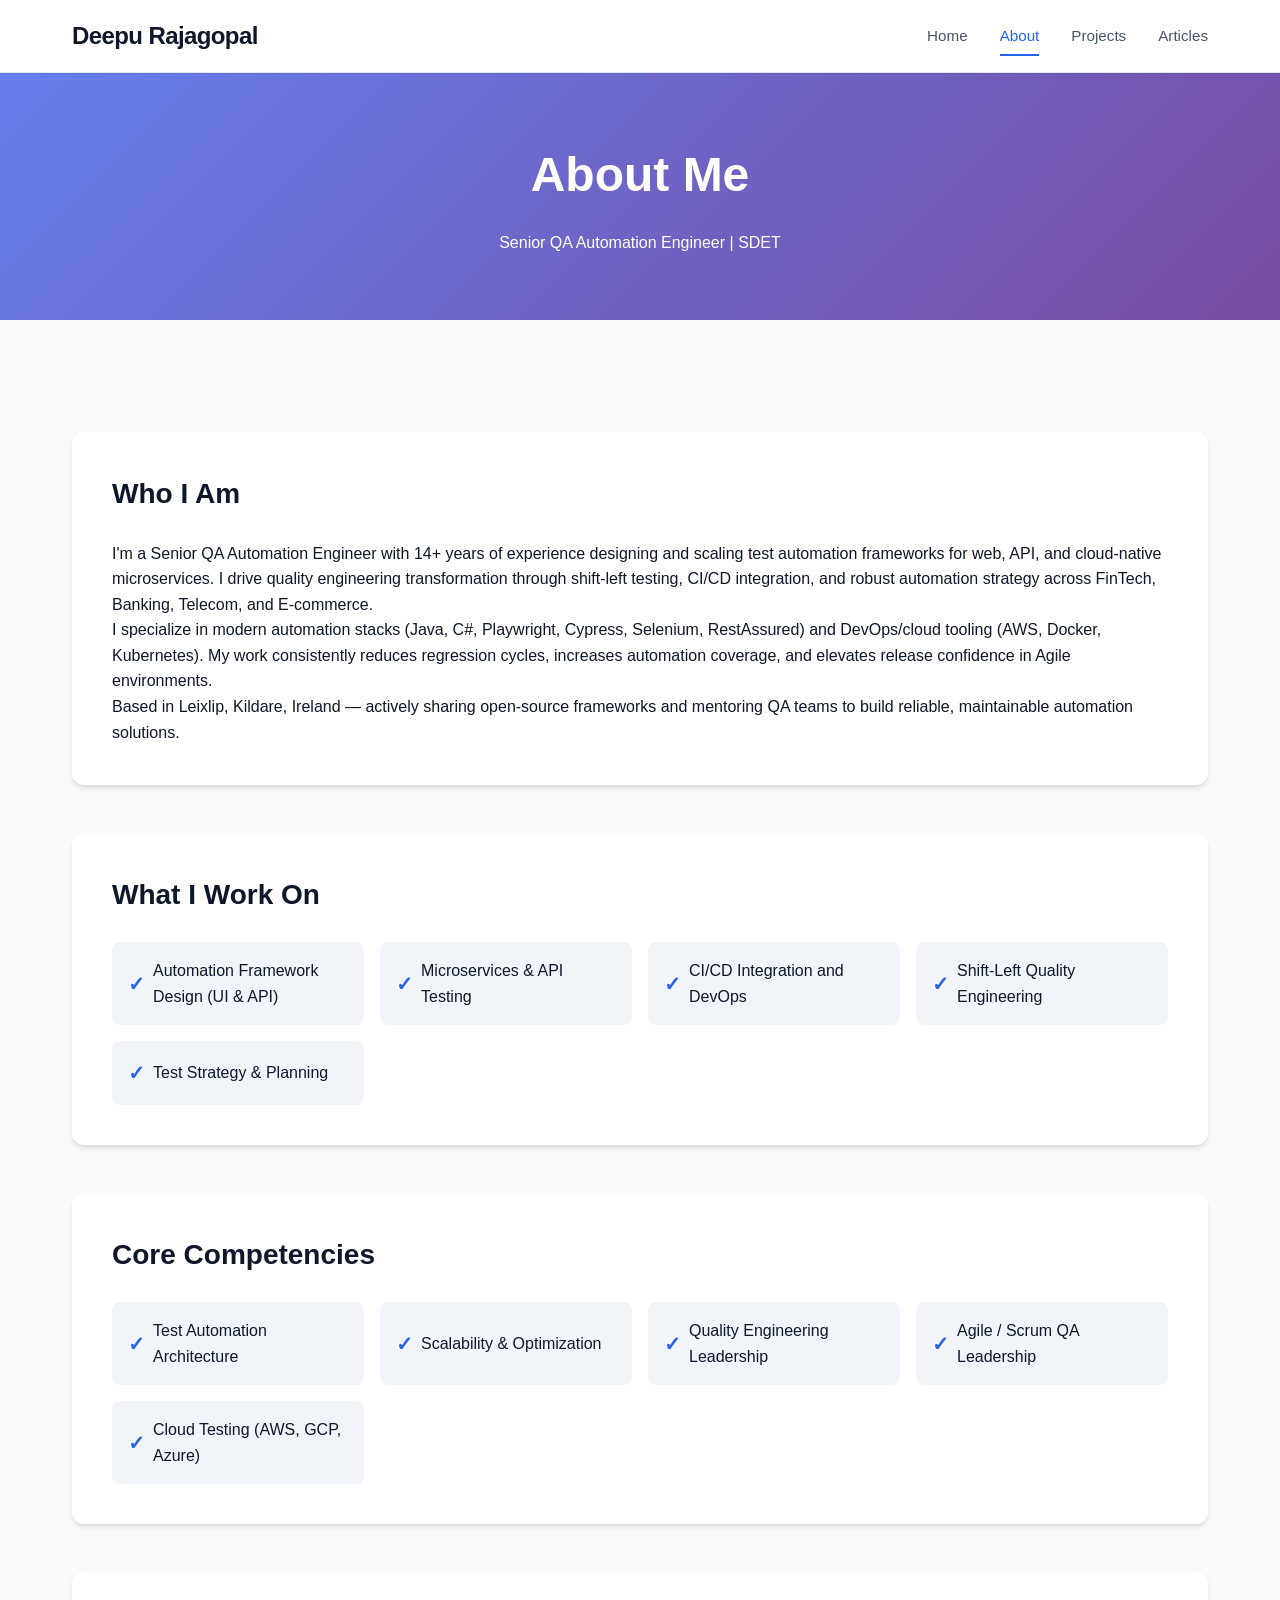
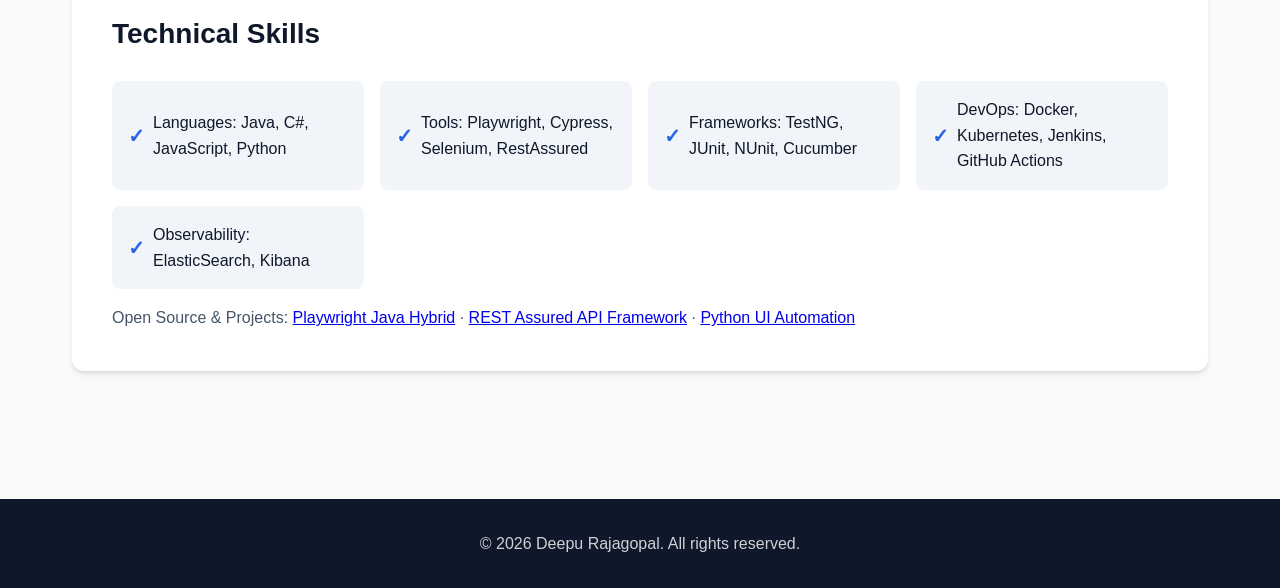
==== about.html @ 799c2af1 "Initial commit: Professional portfolio website with modern design" ====
<!DOCTYPE html>
<html lang="en">
<head>
    <meta charset="UTF-8">
    <meta name="viewport" content="width=device-width, initial-scale=1.0">
    <title>About - Deepu Rajagopal</title>
    <link rel="stylesheet" href="style.css">
</head>

<body>
    <!-- Navigation -->
    <header>
        <div class="nav-container">
            <h1><a href="index.html">Deepu Rajagopal</a></h1>
            <nav>
                <a href="index.html">Home</a>
                <a href="about.html" class="active">About</a>
                <a href="projects.html">Projects</a>
                <a href="articles.html">Articles</a>
            </nav>
        </div>
    </header>

    <!-- About Hero -->
    <section class="about-hero">
        <h2>About Me</h2>
        <p>Senior QA Automation Engineer | SDET</p>
    </section>

    <!-- About Content -->
    <div class="container">
        <div class="about-content">
            <div class="about-section">
                <h3>Who I Am</h3>
                <p>
                    I'm a Senior QA Automation Engineer with 14+ years of experience designing and scaling
                    test automation frameworks for web, API, and cloud-native microservices. I drive quality
                    engineering transformation through shift-left testing, CI/CD integration, and robust
                    automation strategy across FinTech, Banking, Telecom, and E-commerce.
                </p>
                <p>
                    I specialize in modern automation stacks (Java, C#, Playwright, Cypress, Selenium,
                    RestAssured) and DevOps/cloud tooling (AWS, Docker, Kubernetes). My work consistently
                    reduces regression cycles, increases automation coverage, and elevates release confidence
                    in Agile environments.
                </p>
                <p>
                    Based in Leixlip, Kildare, Ireland — actively sharing open-source frameworks and mentoring
                    QA teams to build reliable, maintainable automation solutions.
                </p>
            </div>

            <div class="about-section">
                <h3>What I Work On</h3>
                <ul class="skills-list">
                    <li>Automation Framework Design (UI & API)</li>
                    <li>Microservices & API Testing</li>
                    <li>CI/CD Integration and DevOps</li>
                    <li>Shift-Left Quality Engineering</li>
                    <li>Test Strategy & Planning</li>
                </ul>
            </div>

            <div class="about-section">
                <h3>Core Competencies</h3>
                <ul class="skills-list">
                    <li>Test Automation Architecture</li>
                    <li>Scalability & Optimization</li>
                    <li>Quality Engineering Leadership</li>
                    <li>Agile / Scrum QA Leadership</li>
                    <li>Cloud Testing (AWS, GCP, Azure)</li>
                </ul>
            </div>

            <div class="about-section">
                <h3>Technical Skills</h3>
                <ul class="skills-list">
                    <li>Languages: Java, C#, JavaScript, Python</li>
                    <li>Tools: Playwright, Cypress, Selenium, RestAssured</li>
                    <li>Frameworks: TestNG, JUnit, NUnit, Cucumber</li>
                    <li>DevOps: Docker, Kubernetes, Jenkins, GitHub Actions</li>
                    <li>Observability: ElasticSearch, Kibana</li>
                </ul>
                <p style="margin-top:1rem; color: var(--text-secondary);">
                    Open Source & Projects:
                    <a href="https://github.com/officialdeepurajagopal/PlayWrightJavaHybridFramework" target="_blank">Playwright Java Hybrid</a> ·
                    <a href="https://github.com/officialdeepurajagopal/APIFrameworkRESTAssured" target="_blank">REST Assured API Framework</a> ·
                    <a href="https://github.com/officialdeepurajagopal/PythonVibiumUIAutomationDemo" target="_blank">Python UI Automation</a>
                </p>
            </div>
        </div>
    </div>

    <!-- Footer -->
    <footer>
        <p>© 2026 Deepu Rajagopal. All rights reserved.</p>
    </footer>
</body>
</html>
---- style.css ----
/* ===================================
   RESET & VARIABLES
   =================================== */
:root {
    --primary-color: #2563eb;
    --primary-dark: #1e40af;
    --secondary-color: #64748b;
    --accent-color: #0ea5e9;
    --text-primary: #0f172a;
    --text-secondary: #475569;
    --text-muted: #94a3b8;
    --bg-primary: #ffffff;
    --bg-secondary: #f8fafc;
    --bg-tertiary: #f1f5f9;
    --border-color: #e2e8f0;
    --shadow-sm: 0 1px 2px 0 rgba(0, 0, 0, 0.05);
    --shadow-md: 0 4px 6px -1px rgba(0, 0, 0, 0.1), 0 2px 4px -1px rgba(0, 0, 0, 0.06);
    --shadow-lg: 0 10px 15px -3px rgba(0, 0, 0, 0.1), 0 4px 6px -2px rgba(0, 0, 0, 0.05);
    --shadow-xl: 0 20px 25px -5px rgba(0, 0, 0, 0.1), 0 10px 10px -5px rgba(0, 0, 0, 0.04);
    --radius-sm: 6px;
    --radius-md: 8px;
    --radius-lg: 12px;
    --transition: all 0.3s cubic-bezier(0.4, 0, 0.2, 1);
}

* {
    margin: 0;
    padding: 0;
    box-sizing: border-box;
}

html {
    scroll-behavior: smooth;
}

body {
    font-family: -apple-system, BlinkMacSystemFont, 'Segoe UI', 'Roboto', 'Oxygen', 'Ubuntu', 'Cantarell', 'Fira Sans', 'Droid Sans', 'Helvetica Neue', sans-serif;
    -webkit-font-smoothing: antialiased;
    -moz-osx-font-smoothing: grayscale;
    margin: 0;
    padding: 0;
    background-color: var(--bg-secondary);
    color: var(--text-primary);
    line-height: 1.6;
    font-size: 16px;
}

/* ===================================
   NAVIGATION BAR
   =================================== */
header {
    background-color: var(--bg-primary);
    box-shadow: var(--shadow-sm);
    position: sticky;
    top: 0;
    z-index: 1000;
    border-bottom: 1px solid var(--border-color);
}

.nav-container {
    max-width: 1200px;
    margin: 0 auto;
    padding: 1rem 2rem;
    display: flex;
    justify-content: space-between;
    align-items: center;
}

header h1 {
    font-size: 1.5rem;
    font-weight: 700;
    color: var(--text-primary);
    letter-spacing: -0.025em;
}

header h1 a {
    color: var(--text-primary);
    text-decoration: none;
    transition: var(--transition);
}

header h1 a:hover {
    color: var(--primary-color);
}

nav {
    display: flex;
    gap: 2rem;
    align-items: center;
}

nav a {
    color: var(--text-secondary);
    text-decoration: none;
    font-weight: 500;
    font-size: 0.95rem;
    position: relative;
    transition: var(--transition);
    padding: 0.5rem 0;
}

nav a:hover {
    color: var(--primary-color);
}

nav a.active {
    color: var(--primary-color);
}

nav a::after {
    content: '';
    position: absolute;
    bottom: 0;
    left: 0;
    width: 0;
    height: 2px;
    background-color: var(--primary-color);
    transition: width 0.3s ease;
}

nav a:hover::after,
nav a.active::after {
    width: 100%;
}

/* ===================================
   HERO SECTION
   =================================== */
.hero {
    background: linear-gradient(135deg, #667eea 0%, #764ba2 100%);
    color: white;
    padding: 6rem 2rem;
    text-align: center;
    position: relative;
    overflow: hidden;
}

.hero::before {
    content: '';
    position: absolute;
    top: 0;
    left: 0;
    right: 0;
    bottom: 0;
    background: url('data:image/svg+xml,<svg width="100" height="100" xmlns="http://www.w3.org/2000/svg"><rect width="100" height="100" fill="none"/><circle cx="50" cy="50" r="1" fill="rgba(255,255,255,0.1)"/></svg>');
    opacity: 0.4;
}

.hero-content {
    max-width: 800px;
    margin: 0 auto;
    position: relative;
    z-index: 1;
}

.hero h1 {
    font-size: 3.5rem;
    font-weight: 800;
    margin-bottom: 1rem;
    letter-spacing: -0.025em;
    line-height: 1.2;
}

.hero p {
    font-size: 1.25rem;
    margin-bottom: 2rem;
    opacity: 0.95;
    line-height: 1.7;
}

.hero-buttons {
    display: flex;
    gap: 1rem;
    justify-content: center;
    flex-wrap: wrap;
}

.btn {
    padding: 0.875rem 2rem;
    border-radius: var(--radius-md);
    font-weight: 600;
    text-decoration: none;
    transition: var(--transition);
    cursor: pointer;
    border: none;
    font-size: 1rem;
    display: inline-block;
}

.btn-primary {
    background-color: white;
    color: var(--primary-color);
}

.btn-primary:hover {
    transform: translateY(-2px);
    box-shadow: var(--shadow-lg);
}

.btn-secondary {
    background-color: transparent;
    color: white;
    border: 2px solid white;
}

.btn-secondary:hover {
    background-color: white;
    color: var(--primary-color);
}

/* ===================================
   CONTAINER & LAYOUT
   =================================== */
.container {
    max-width: 1200px;
    margin: 0 auto;
    padding: 4rem 2rem;
}

.section {
    margin-bottom: 4rem;
}

.section-title {
    font-size: 2.5rem;
    font-weight: 700;
    margin-bottom: 1rem;
    color: var(--text-primary);
    letter-spacing: -0.025em;
}

.section-subtitle {
    font-size: 1.125rem;
    color: var(--text-secondary);
    margin-bottom: 3rem;
    line-height: 1.7;
}

/* ===================================
   CARD COMPONENTS
   =================================== */
.cards-grid {
    display: grid;
    grid-template-columns: repeat(auto-fill, minmax(320px, 1fr));
    gap: 2rem;
}

.card {
    background: var(--bg-primary);
    padding: 2rem;
    border-radius: var(--radius-lg);
    box-shadow: var(--shadow-md);
    transition: var(--transition);
    border: 1px solid var(--border-color);
    position: relative;
    overflow: hidden;
}

.card::before {
    content: '';
    position: absolute;
    top: 0;
    left: 0;
    width: 100%;
    height: 4px;
    background: linear-gradient(90deg, var(--primary-color), var(--accent-color));
    transform: scaleX(0);
    transform-origin: left;
    transition: transform 0.3s ease;
}

.card:hover::before {
    transform: scaleX(1);
}

.card:hover {
    transform: translateY(-4px);
    box-shadow: var(--shadow-xl);
}

.card h3 {
    font-size: 1.5rem;
    font-weight: 700;
    margin-bottom: 0.75rem;
    color: var(--text-primary);
}

.card h3 a {
    color: var(--text-primary);
    text-decoration: none;
    transition: var(--transition);
}

.card h3 a:hover {
    color: var(--primary-color);
}

.card p {
    color: var(--text-secondary);
    line-height: 1.7;
    margin-bottom: 1rem;
}

.card-meta {
    display: flex;
    gap: 1rem;
    font-size: 0.875rem;
    color: var(--text-muted);
    margin-bottom: 1rem;
}

.card-tag {
    display: inline-block;
    padding: 0.375rem 0.875rem;
    background-color: var(--bg-tertiary);
    color: var(--primary-color);
    border-radius: var(--radius-sm);
    font-size: 0.875rem;
    font-weight: 600;
    margin-right: 0.5rem;
    margin-bottom: 0.5rem;
}

/* ===================================
   ABOUT PAGE STYLES
   =================================== */
.about-hero {
    background: linear-gradient(135deg, #667eea 0%, #764ba2 100%);
    color: white;
    padding: 4rem 2rem;
    text-align: center;
}

.about-hero h2 {
    font-size: 3rem;
    font-weight: 800;
    margin-bottom: 1rem;
}

.about-content {
    display: grid;
    grid-template-columns: 1fr;
    gap: 3rem;
    margin-top: 3rem;
}

.about-section {
    background: var(--bg-primary);
    padding: 2.5rem;
    border-radius: var(--radius-lg);
    box-shadow: var(--shadow-md);
}

.about-section h3 {
    font-size: 1.75rem;
    margin-bottom: 1.5rem;
    color: var(--text-primary);
}

.skills-list {
    list-style: none;
    display: grid;
    grid-template-columns: repeat(auto-fit, minmax(200px, 1fr));
    gap: 1rem;
}

.skills-list li {
    padding: 1rem;
    background-color: var(--bg-tertiary);
    border-radius: var(--radius-md);
    font-weight: 500;
    color: var(--text-primary);
    display: flex;
    align-items: center;
    gap: 0.5rem;
}

.skills-list li::before {
    content: '✓';
    color: var(--primary-color);
    font-weight: 700;
    font-size: 1.25rem;
}

/* ===================================
   ARTICLE STYLES
   =================================== */
.article-header {
    max-width: 800px;
    margin: 0 auto 3rem;
    text-align: center;
}

.article-title {
    font-size: 2.5rem;
    font-weight: 800;
    margin-bottom: 1rem;
    line-height: 1.2;
}

.article-content {
    max-width: 800px;
    margin: 0 auto;
    background: var(--bg-primary);
    padding: 3rem;
    border-radius: var(--radius-lg);
    box-shadow: var(--shadow-md);
}

.article-content p {
    margin-bottom: 1.5rem;
    line-height: 1.8;
    color: var(--text-secondary);
    font-size: 1.0625rem;
}

.article-content h2 {
    margin-top: 2.5rem;
    margin-bottom: 1rem;
    font-size: 1.875rem;
    color: var(--text-primary);
}

.article-content h3 {
    margin-top: 2rem;
    margin-bottom: 1rem;
    font-size: 1.5rem;
    color: var(--text-primary);
}

.article-content ul,
.article-content ol {
    margin-bottom: 1.5rem;
    padding-left: 2rem;
}

.article-content li {
    margin-bottom: 0.5rem;
    line-height: 1.8;
    color: var(--text-secondary);
}

.article-content code {
    background-color: var(--bg-tertiary);
    padding: 0.25rem 0.5rem;
    border-radius: var(--radius-sm);
    font-family: 'Monaco', 'Courier New', monospace;
    font-size: 0.9em;
    color: var(--primary-dark);
}

.article-content pre {
    background-color: var(--text-primary);
    color: #fff;
    padding: 1.5rem;
    border-radius: var(--radius-md);
    overflow-x: auto;
    margin-bottom: 1.5rem;
}

.article-content pre code {
    background: none;
    padding: 0;
    color: inherit;
}

.back-link {
    display: inline-flex;
    align-items: center;
    gap: 0.5rem;
    color: var(--primary-color);
    text-decoration: none;
    font-weight: 600;
    margin-bottom: 2rem;
    transition: var(--transition);
}

.back-link:hover {
    gap: 0.75rem;
    color: var(--primary-dark);
}

.back-link::before {
    content: '←';
    font-size: 1.25rem;
}

/* ===================================
   FOOTER
   =================================== */
footer {
    background-color: var(--text-primary);
    color: white;
    text-align: center;
    padding: 2rem;
    margin-top: 4rem;
}

footer p {
    opacity: 0.8;
}

/* ===================================
   RESPONSIVE DESIGN
   =================================== */
@media (max-width: 768px) {
    .nav-container {
        flex-direction: column;
        gap: 1rem;
        padding: 1rem;
    }

    nav {
        gap: 1rem;
    }

    .hero h1 {
        font-size: 2.5rem;
    }

    .hero p {
        font-size: 1.125rem;
    }

    .hero {
        padding: 4rem 1.5rem;
    }

    .container {
        padding: 2rem 1.5rem;
    }

    .section-title {
        font-size: 2rem;
    }

    .cards-grid {
        grid-template-columns: 1fr;
        gap: 1.5rem;
    }

    .article-content {
        padding: 2rem 1.5rem;
    }

    .article-title {
        font-size: 2rem;
    }
}

@media (max-width: 480px) {
    .hero h1 {
        font-size: 2rem;
    }

    .hero-buttons {
        flex-direction: column;
        width: 100%;
    }

    .btn {
        width: 100%;
    }

    nav {
        flex-wrap: wrap;
        justify-content: center;
    }
}
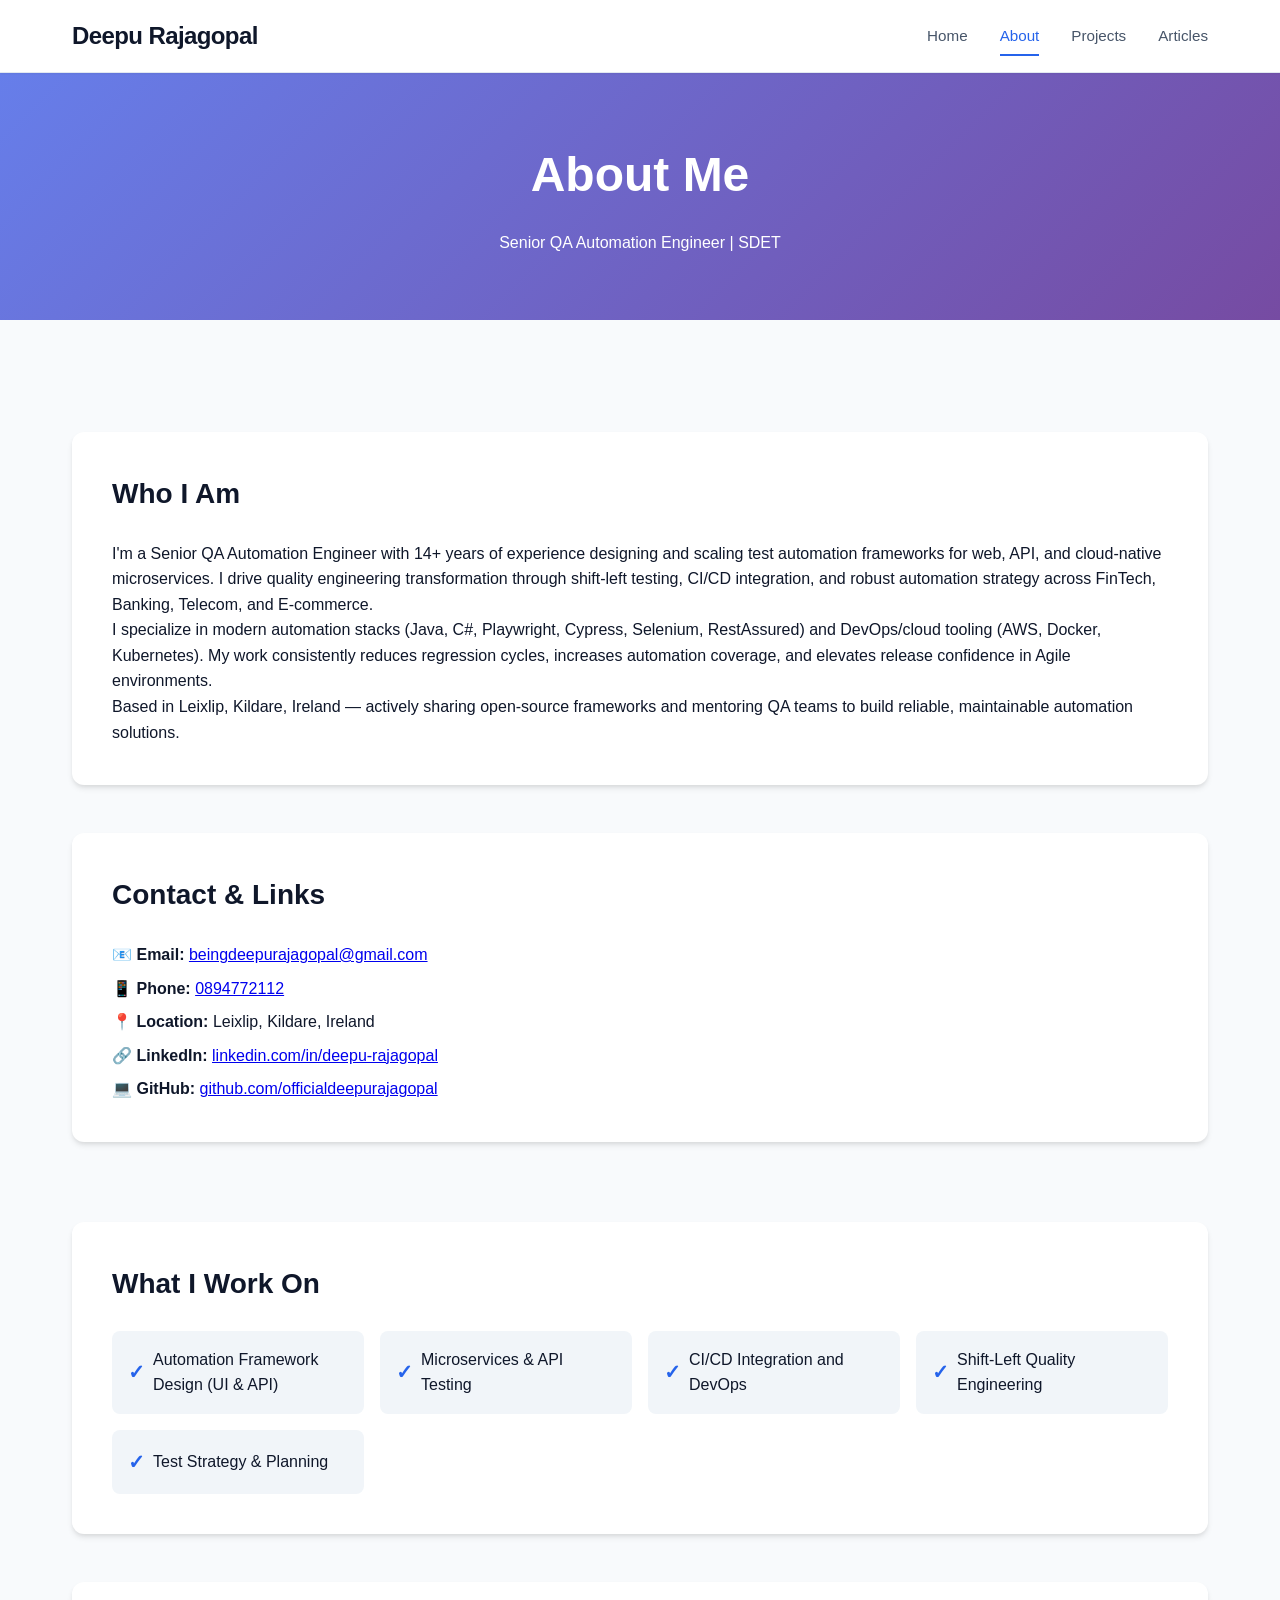
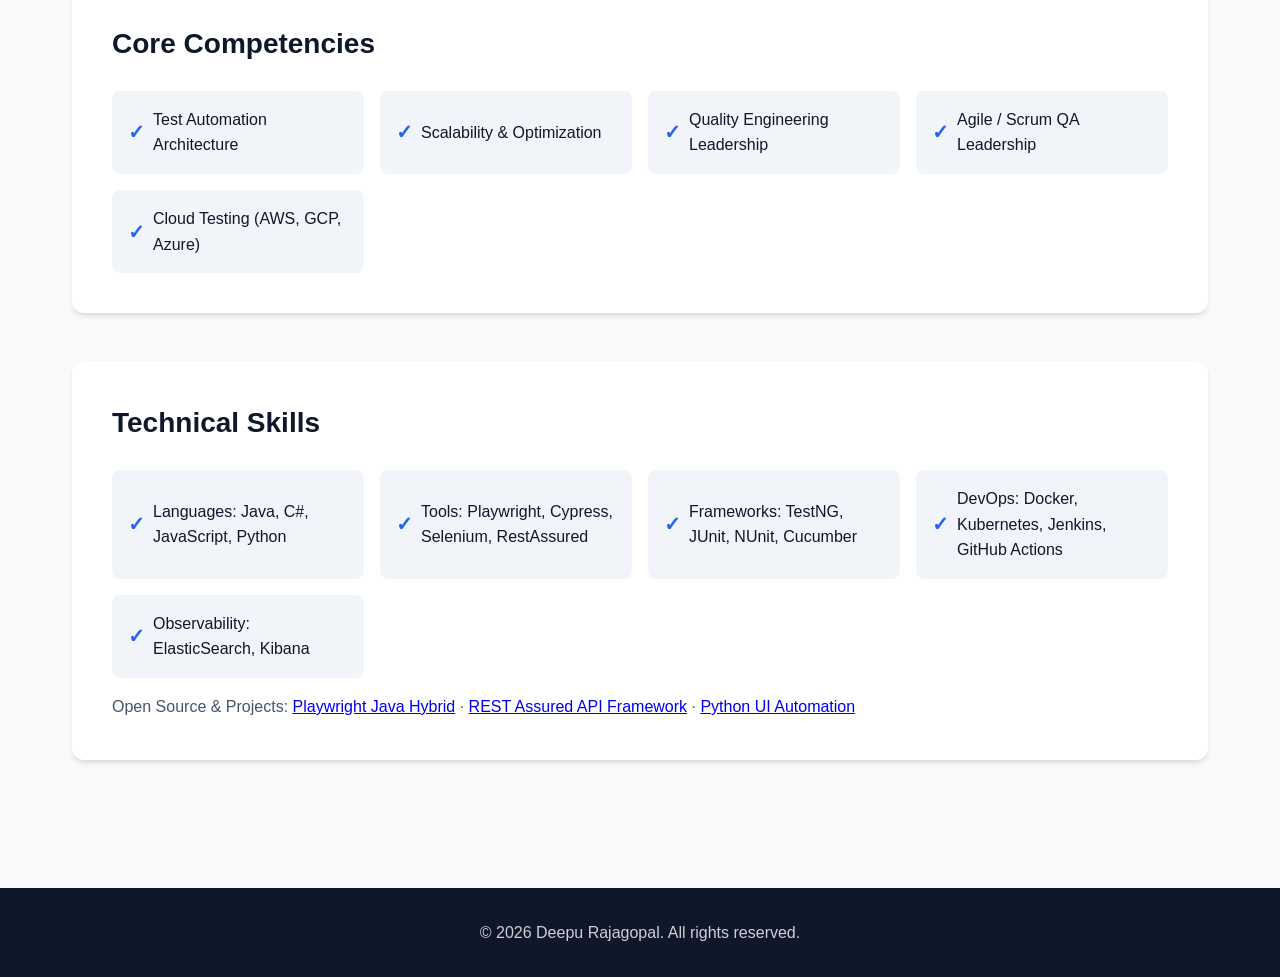
==== commit a4e875a2: "Redesign portfolio with modern dark theme - Updated color scheme to dark indigo/purple palette - Add" ====
--- a/about.html
+++ b/about.html
@@ -50,6 +50,17 @@
                 </p>
             </div>
 
+            <div class="about-section contact-section" style="margin-bottom:2rem;">
+                <h3>Contact & Links</h3>
+                <ul class="contact-list" style="list-style:none; padding:0;">
+                    <li style="margin-bottom:0.5em;"><span aria-label="Email" title="Email">📧</span> <strong>Email:</strong> <a href="mailto:beingdeepurajagopal@gmail.com">beingdeepurajagopal@gmail.com</a></li>
+                    <li style="margin-bottom:0.5em;"><span aria-label="Phone" title="Phone">📱</span> <strong>Phone:</strong> <a href="tel:+353894772112">0894772112</a></li>
+                    <li style="margin-bottom:0.5em;"><span aria-label="Location" title="Location">📍</span> <strong>Location:</strong> Leixlip, Kildare, Ireland</li>
+                    <li style="margin-bottom:0.5em;"><span aria-label="LinkedIn" title="LinkedIn">🔗</span> <strong>LinkedIn:</strong> <a href="https://www.linkedin.com/in/deepu-rajagopal/" target="_blank" rel="noopener">linkedin.com/in/deepu-rajagopal</a></li>
+                    <li><span aria-label="GitHub" title="GitHub">💻</span> <strong>GitHub:</strong> <a href="https://github.com/officialdeepurajagopal" target="_blank" rel="noopener">github.com/officialdeepurajagopal</a></li>
+                </ul>
+            </div>
+
             <div class="about-section">
                 <h3>What I Work On</h3>
                 <ul class="skills-list">
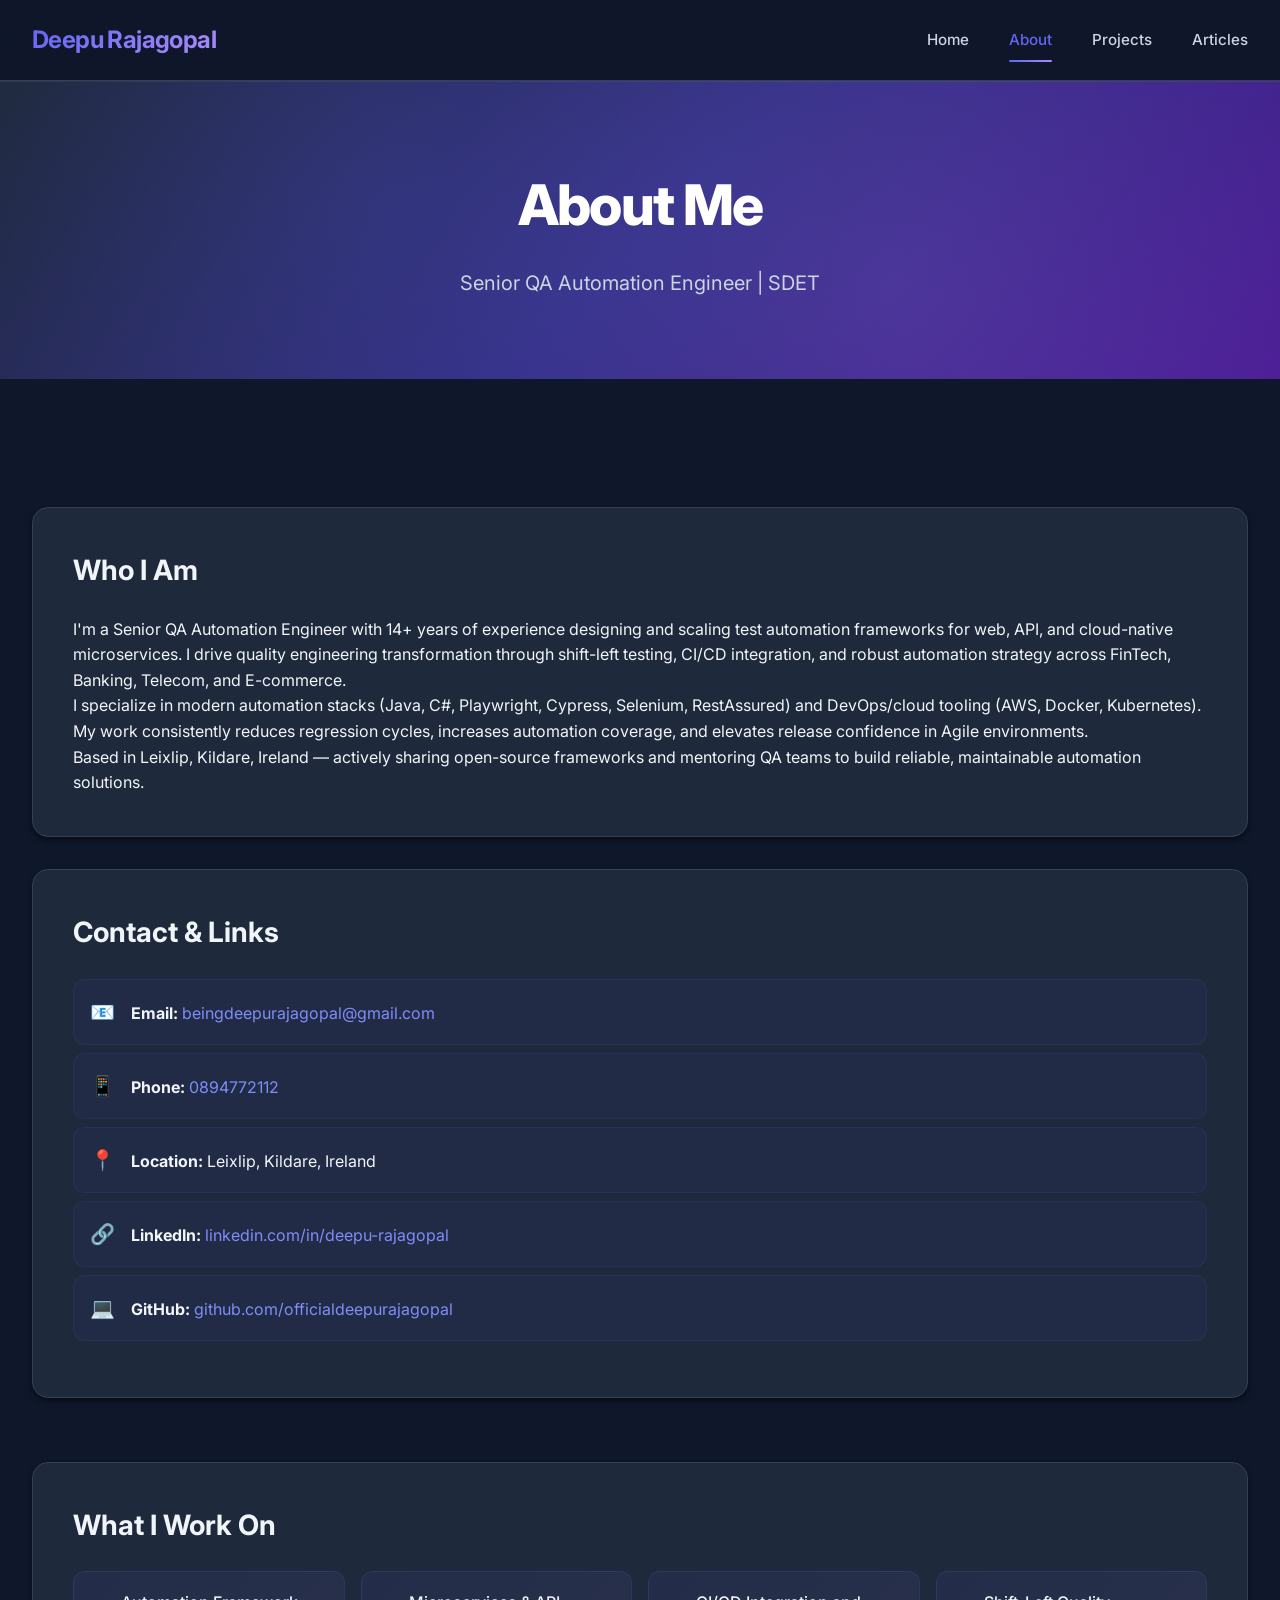
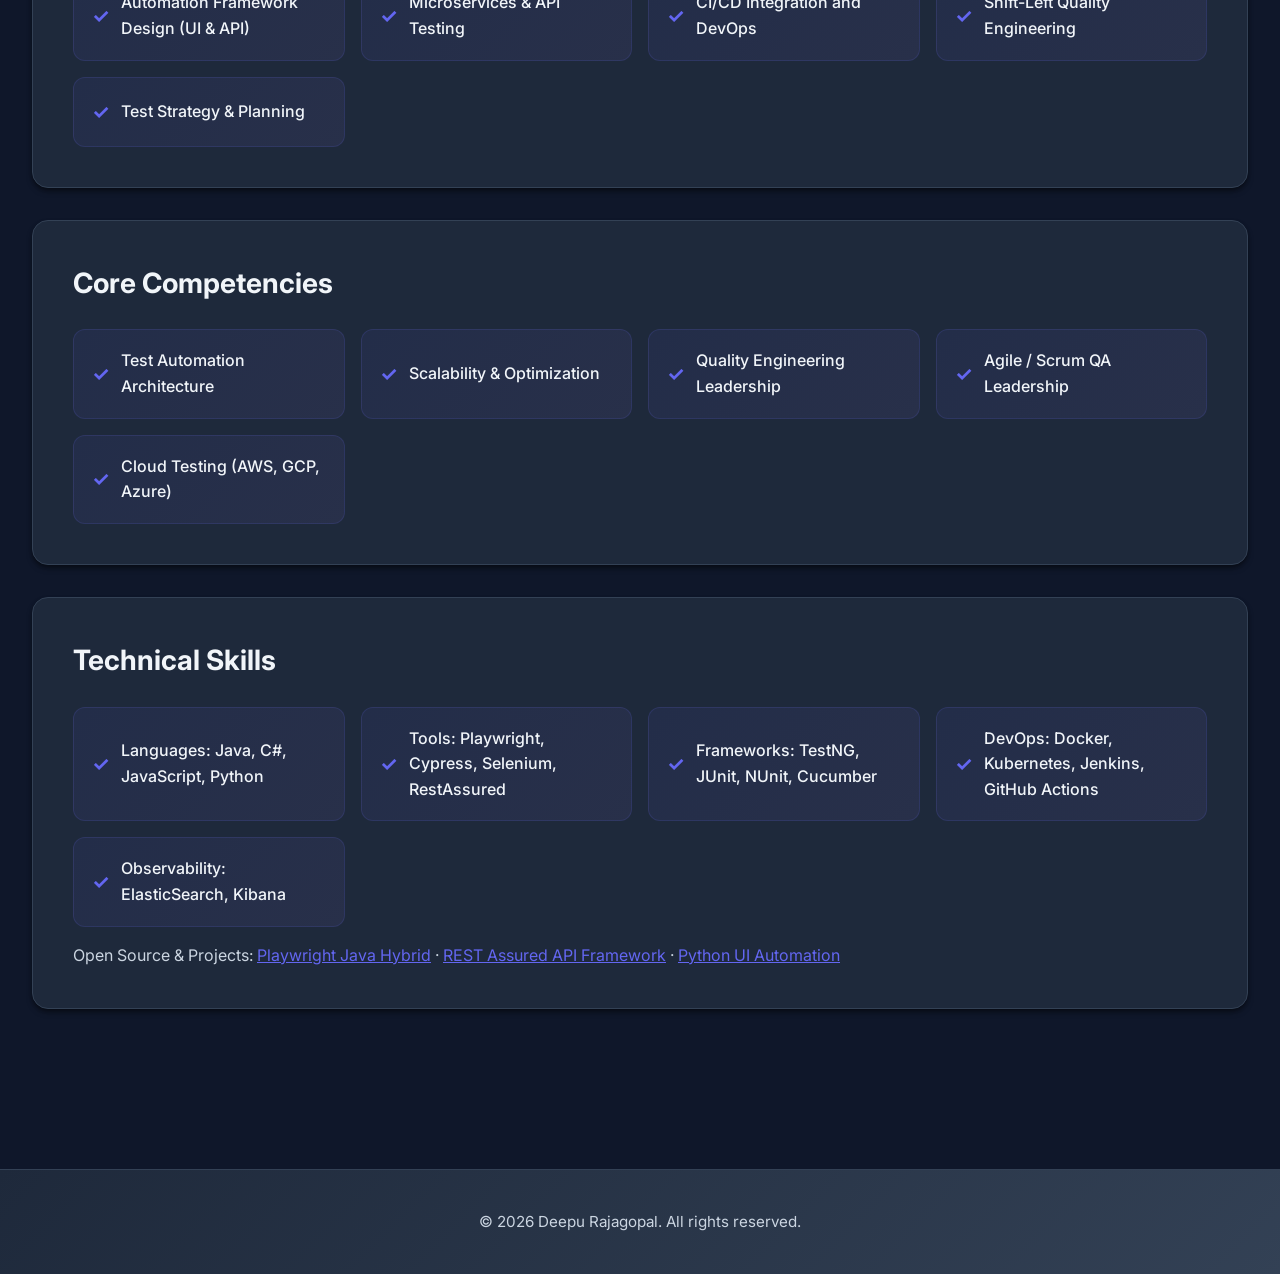
==== commit cddd3b18: "skin changes" ====
--- a/about.html
+++ b/about.html
@@ -4,6 +4,9 @@
     <meta charset="UTF-8">
     <meta name="viewport" content="width=device-width, initial-scale=1.0">
     <title>About - Deepu Rajagopal</title>
+    <link rel="preconnect" href="https://fonts.googleapis.com">
+    <link rel="preconnect" href="https://fonts.gstatic.com" crossorigin>
+    <link href="https://fonts.googleapis.com/css2?family=Inter:wght@400;500;600;700;800&display=swap" rel="stylesheet">
     <link rel="stylesheet" href="style.css">
 </head>
 
--- a/style.css
+++ b/style.css
@@ -1,26 +1,56 @@
 /* ===================================
    RESET & VARIABLES
+   Modern Dark Theme Portfolio Design
    =================================== */
 :root {
-    --primary-color: #2563eb;
-    --primary-dark: #1e40af;
-    --secondary-color: #64748b;
-    --accent-color: #0ea5e9;
-    --text-primary: #0f172a;
-    --text-secondary: #475569;
+    /* Primary Brand Colors - Indigo/Purple Palette */
+    --primary-color: #6366f1;
+    --primary-hover: #4f46e5;
+    --primary-light: #818cf8;
+    --accent-color: #a78bfa;
+    --accent-secondary: #ec4899;
+
+    /* Background Colors - Dark Theme */
+    --bg-primary: #0f172a;
+    --bg-secondary: #1e293b;
+    --bg-tertiary: #334155;
+    --bg-card: #1e293b;
+    --bg-card-hover: #334155;
+
+    /* Text Colors */
+    --text-primary: #f1f5f9;
+    --text-secondary: #cbd5e1;
     --text-muted: #94a3b8;
-    --bg-primary: #ffffff;
-    --bg-secondary: #f8fafc;
-    --bg-tertiary: #f1f5f9;
-    --border-color: #e2e8f0;
-    --shadow-sm: 0 1px 2px 0 rgba(0, 0, 0, 0.05);
-    --shadow-md: 0 4px 6px -1px rgba(0, 0, 0, 0.1), 0 2px 4px -1px rgba(0, 0, 0, 0.06);
-    --shadow-lg: 0 10px 15px -3px rgba(0, 0, 0, 0.1), 0 4px 6px -2px rgba(0, 0, 0, 0.05);
-    --shadow-xl: 0 20px 25px -5px rgba(0, 0, 0, 0.1), 0 10px 10px -5px rgba(0, 0, 0, 0.04);
-    --radius-sm: 6px;
-    --radius-md: 8px;
-    --radius-lg: 12px;
+    --text-dim: #64748b;
+
+    /* Border & Divider */
+    --border-color: #334155;
+    --border-light: #475569;
+
+    /* Shadows - Enhanced for dark theme */
+    --shadow-sm: 0 1px 2px 0 rgba(0, 0, 0, 0.3);
+    --shadow-md: 0 4px 6px -1px rgba(0, 0, 0, 0.4), 0 2px 4px -1px rgba(0, 0, 0, 0.3);
+    --shadow-lg: 0 10px 15px -3px rgba(0, 0, 0, 0.5), 0 4px 6px -2px rgba(0, 0, 0, 0.3);
+    --shadow-xl: 0 20px 25px -5px rgba(0, 0, 0, 0.6), 0 10px 10px -5px rgba(0, 0, 0, 0.4);
+    --shadow-glow: 0 0 20px rgba(99, 102, 241, 0.3);
+
+    /* Border Radius */
+    --radius-sm: 8px;
+    --radius-md: 12px;
+    --radius-lg: 16px;
+    --radius-xl: 24px;
+
+    /* Transitions */
     --transition: all 0.3s cubic-bezier(0.4, 0, 0.2, 1);
+    --transition-fast: all 0.15s ease;
+
+    /* Spacing Scale */
+    --spacing-xs: 0.5rem;
+    --spacing-sm: 1rem;
+    --spacing-md: 1.5rem;
+    --spacing-lg: 2rem;
+    --spacing-xl: 3rem;
+    --spacing-2xl: 4rem;
 }
 
 * {
@@ -34,23 +64,36 @@
 }
 
 body {
-    font-family: -apple-system, BlinkMacSystemFont, 'Segoe UI', 'Roboto', 'Oxygen', 'Ubuntu', 'Cantarell', 'Fira Sans', 'Droid Sans', 'Helvetica Neue', sans-serif;
+    font-family: 'Inter', -apple-system, BlinkMacSystemFont, 'Segoe UI', 'Roboto', 'Oxygen', 'Ubuntu', 'Cantarell', 'Fira Sans', 'Droid Sans', 'Helvetica Neue', sans-serif;
     -webkit-font-smoothing: antialiased;
     -moz-osx-font-smoothing: grayscale;
     margin: 0;
     padding: 0;
-    background-color: var(--bg-secondary);
+    background-color: var(--bg-primary);
     color: var(--text-primary);
     line-height: 1.6;
     font-size: 16px;
-}
-
-/* ===================================
-   NAVIGATION BAR
+    min-height: 100vh;
+}
+
+a {
+    color: var(--primary-color);
+    transition: var(--transition);
+}
+
+a:hover {
+    color: var(--primary-hover);
+}
+
+
+/* ===================================
+   NAVIGATION BAR - Modern Glass Morphism
    =================================== */
 header {
-    background-color: var(--bg-primary);
-    box-shadow: var(--shadow-sm);
+    background-color: rgba(15, 23, 42, 0.8);
+    backdrop-filter: blur(12px);
+    -webkit-backdrop-filter: blur(12px);
+    box-shadow: 0 1px 0 rgba(148, 163, 184, 0.1);
     position: sticky;
     top: 0;
     z-index: 1000;
@@ -58,9 +101,9 @@
 }
 
 .nav-container {
-    max-width: 1200px;
+    max-width: 1280px;
     margin: 0 auto;
-    padding: 1rem 2rem;
+    padding: 1.25rem 2rem;
     display: flex;
     justify-content: space-between;
     align-items: center;
@@ -77,15 +120,19 @@
     color: var(--text-primary);
     text-decoration: none;
     transition: var(--transition);
+    background: linear-gradient(135deg, var(--primary-color), var(--accent-color));
+    -webkit-background-clip: text;
+    -webkit-text-fill-color: transparent;
+    background-clip: text;
 }
 
 header h1 a:hover {
-    color: var(--primary-color);
+    opacity: 0.8;
 }
 
 nav {
     display: flex;
-    gap: 2rem;
+    gap: 2.5rem;
     align-items: center;
 }
 
@@ -100,7 +147,7 @@
 }
 
 nav a:hover {
-    color: var(--primary-color);
+    color: var(--primary-light);
 }
 
 nav a.active {
@@ -110,12 +157,13 @@
 nav a::after {
     content: '';
     position: absolute;
-    bottom: 0;
+    bottom: -2px;
     left: 0;
     width: 0;
     height: 2px;
-    background-color: var(--primary-color);
+    background: linear-gradient(90deg, var(--primary-color), var(--accent-color));
     transition: width 0.3s ease;
+    border-radius: 2px;
 }
 
 nav a:hover::after,
@@ -123,13 +171,14 @@
     width: 100%;
 }
 
-/* ===================================
-   HERO SECTION
+
+/* ===================================
+   HERO SECTION - Modern Gradient Design
    =================================== */
 .hero {
-    background: linear-gradient(135deg, #667eea 0%, #764ba2 100%);
+    background: linear-gradient(135deg, #1e293b 0%, #312e81 50%, #4c1d95 100%);
     color: white;
-    padding: 6rem 2rem;
+    padding: 8rem 2rem;
     text-align: center;
     position: relative;
     overflow: hidden;
@@ -142,112 +191,167 @@
     left: 0;
     right: 0;
     bottom: 0;
-    background: url('data:image/svg+xml,<svg width="100" height="100" xmlns="http://www.w3.org/2000/svg"><rect width="100" height="100" fill="none"/><circle cx="50" cy="50" r="1" fill="rgba(255,255,255,0.1)"/></svg>');
-    opacity: 0.4;
+    background:
+        radial-gradient(circle at 20% 50%, rgba(99, 102, 241, 0.15) 0%, transparent 50%),
+        radial-gradient(circle at 80% 80%, rgba(167, 139, 250, 0.15) 0%, transparent 50%);
+    pointer-events: none;
+}
+
+.hero::after {
+    content: '';
+    position: absolute;
+    top: 0;
+    left: 0;
+    right: 0;
+    bottom: 0;
+    background: url('data:image/svg+xml,<svg width="60" height="60" xmlns="http://www.w3.org/2000/svg"><rect width="60" height="60" fill="none"/><circle cx="30" cy="30" r="1.5" fill="rgba(255,255,255,0.08)"/></svg>');
+    opacity: 0.5;
 }
 
 .hero-content {
-    max-width: 800px;
+    max-width: 900px;
     margin: 0 auto;
     position: relative;
     z-index: 1;
 }
 
 .hero h1 {
-    font-size: 3.5rem;
+    font-size: 4rem;
     font-weight: 800;
-    margin-bottom: 1rem;
-    letter-spacing: -0.025em;
-    line-height: 1.2;
+    margin-bottom: 1.5rem;
+    letter-spacing: -0.03em;
+    line-height: 1.1;
+    background: linear-gradient(135deg, #ffffff 0%, #cbd5e1 100%);
+    -webkit-background-clip: text;
+    -webkit-text-fill-color: transparent;
+    background-clip: text;
 }
 
 .hero p {
-    font-size: 1.25rem;
-    margin-bottom: 2rem;
-    opacity: 0.95;
-    line-height: 1.7;
+    font-size: 1.35rem;
+    margin-bottom: 2.5rem;
+    color: var(--text-secondary);
+    line-height: 1.8;
+    max-width: 700px;
+    margin-left: auto;
+    margin-right: auto;
 }
 
 .hero-buttons {
     display: flex;
-    gap: 1rem;
+    gap: 1.25rem;
     justify-content: center;
     flex-wrap: wrap;
 }
 
 .btn {
-    padding: 0.875rem 2rem;
+    padding: 1rem 2.25rem;
     border-radius: var(--radius-md);
     font-weight: 600;
     text-decoration: none;
     transition: var(--transition);
     cursor: pointer;
     border: none;
-    font-size: 1rem;
+    font-size: 1.05rem;
     display: inline-block;
+    position: relative;
+    overflow: hidden;
+}
+
+.btn::before {
+    content: '';
+    position: absolute;
+    top: 0;
+    left: -100%;
+    width: 100%;
+    height: 100%;
+    background: linear-gradient(90deg, transparent, rgba(255,255,255,0.2), transparent);
+    transition: left 0.5s ease;
+}
+
+.btn:hover::before {
+    left: 100%;
 }
 
 .btn-primary {
-    background-color: white;
-    color: var(--primary-color);
+    background: linear-gradient(135deg, var(--primary-color), var(--primary-hover));
+    color: white;
+    box-shadow: 0 4px 15px rgba(99, 102, 241, 0.4);
 }
 
 .btn-primary:hover {
     transform: translateY(-2px);
-    box-shadow: var(--shadow-lg);
+    box-shadow: 0 6px 25px rgba(99, 102, 241, 0.5);
 }
 
 .btn-secondary {
     background-color: transparent;
     color: white;
-    border: 2px solid white;
+    border: 2px solid rgba(255, 255, 255, 0.3);
+    backdrop-filter: blur(10px);
 }
 
 .btn-secondary:hover {
-    background-color: white;
-    color: var(--primary-color);
-}
+    background-color: rgba(255, 255, 255, 0.1);
+    border-color: rgba(255, 255, 255, 0.5);
+    transform: translateY(-2px);
+}
+
 
 /* ===================================
    CONTAINER & LAYOUT
    =================================== */
 .container {
-    max-width: 1200px;
+    max-width: 1280px;
     margin: 0 auto;
-    padding: 4rem 2rem;
+    padding: 5rem 2rem;
 }
 
 .section {
-    margin-bottom: 4rem;
+    margin-bottom: 5rem;
 }
 
 .section-title {
-    font-size: 2.5rem;
-    font-weight: 700;
+    font-size: 2.75rem;
+    font-weight: 800;
     margin-bottom: 1rem;
     color: var(--text-primary);
-    letter-spacing: -0.025em;
+    letter-spacing: -0.03em;
+    position: relative;
+    display: inline-block;
+}
+
+.section-title::after {
+    content: '';
+    position: absolute;
+    bottom: -8px;
+    left: 0;
+    width: 60px;
+    height: 4px;
+    background: linear-gradient(90deg, var(--primary-color), var(--accent-color));
+    border-radius: 2px;
 }
 
 .section-subtitle {
-    font-size: 1.125rem;
+    font-size: 1.25rem;
     color: var(--text-secondary);
-    margin-bottom: 3rem;
-    line-height: 1.7;
-}
-
-/* ===================================
-   CARD COMPONENTS
+    margin-bottom: 3.5rem;
+    line-height: 1.8;
+    max-width: 700px;
+}
+
+/* ===================================
+   CARD COMPONENTS - Modern Design
    =================================== */
 .cards-grid {
     display: grid;
-    grid-template-columns: repeat(auto-fill, minmax(320px, 1fr));
+    grid-template-columns: repeat(auto-fill, minmax(340px, 1fr));
     gap: 2rem;
 }
 
 .card {
-    background: var(--bg-primary);
-    padding: 2rem;
+    background: var(--bg-card);
+    padding: 2.25rem;
     border-radius: var(--radius-lg);
     box-shadow: var(--shadow-md);
     transition: var(--transition);
@@ -266,23 +370,44 @@
     background: linear-gradient(90deg, var(--primary-color), var(--accent-color));
     transform: scaleX(0);
     transform-origin: left;
-    transition: transform 0.3s ease;
+    transition: transform 0.4s ease;
+}
+
+.card::after {
+    content: '';
+    position: absolute;
+    top: 0;
+    left: 0;
+    right: 0;
+    bottom: 0;
+    background: radial-gradient(circle at 50% 50%, rgba(99, 102, 241, 0.08) 0%, transparent 50%);
+    opacity: 0;
+    transition: opacity 0.3s ease;
+    pointer-events: none;
 }
 
 .card:hover::before {
     transform: scaleX(1);
 }
 
+.card:hover::after {
+    opacity: 1;
+}
+
 .card:hover {
-    transform: translateY(-4px);
-    box-shadow: var(--shadow-xl);
+    transform: translateY(-6px);
+    box-shadow: var(--shadow-xl), var(--shadow-glow);
+    background: var(--bg-card-hover);
+    border-color: var(--border-light);
 }
 
 .card h3 {
     font-size: 1.5rem;
     font-weight: 700;
-    margin-bottom: 0.75rem;
-    color: var(--text-primary);
+    margin-bottom: 0.875rem;
+    color: var(--text-primary);
+    position: relative;
+    z-index: 1;
 }
 
 .card h3 a {
@@ -292,87 +417,141 @@
 }
 
 .card h3 a:hover {
-    color: var(--primary-color);
+    color: var(--primary-light);
 }
 
 .card p {
     color: var(--text-secondary);
-    line-height: 1.7;
-    margin-bottom: 1rem;
+    line-height: 1.8;
+    margin-bottom: 1.25rem;
+    position: relative;
+    z-index: 1;
 }
 
 .card-meta {
     display: flex;
     gap: 1rem;
-    font-size: 0.875rem;
+    font-size: 0.9rem;
     color: var(--text-muted);
     margin-bottom: 1rem;
+    position: relative;
+    z-index: 1;
 }
 
 .card-tag {
     display: inline-block;
-    padding: 0.375rem 0.875rem;
-    background-color: var(--bg-tertiary);
-    color: var(--primary-color);
+    padding: 0.5rem 1rem;
+    background: linear-gradient(135deg, rgba(99, 102, 241, 0.15), rgba(167, 139, 250, 0.15));
+    color: var(--primary-light);
     border-radius: var(--radius-sm);
-    font-size: 0.875rem;
+    font-size: 0.85rem;
     font-weight: 600;
     margin-right: 0.5rem;
     margin-bottom: 0.5rem;
-}
+    border: 1px solid rgba(99, 102, 241, 0.2);
+    position: relative;
+    z-index: 1;
+    transition: var(--transition);
+}
+
+.card-tag:hover {
+    background: linear-gradient(135deg, rgba(99, 102, 241, 0.25), rgba(167, 139, 250, 0.25));
+    border-color: rgba(99, 102, 241, 0.4);
+}
+
 
 /* ===================================
    ABOUT PAGE STYLES
    =================================== */
 .about-hero {
-    background: linear-gradient(135deg, #667eea 0%, #764ba2 100%);
+    background: linear-gradient(135deg, #1e293b 0%, #312e81 50%, #4c1d95 100%);
     color: white;
-    padding: 4rem 2rem;
+    padding: 5rem 2rem;
     text-align: center;
+    position: relative;
+    overflow: hidden;
+}
+
+.about-hero::before {
+    content: '';
+    position: absolute;
+    top: 0;
+    left: 0;
+    right: 0;
+    bottom: 0;
+    background:
+        radial-gradient(circle at 30% 40%, rgba(99, 102, 241, 0.15) 0%, transparent 50%),
+        radial-gradient(circle at 70% 70%, rgba(167, 139, 250, 0.15) 0%, transparent 50%);
 }
 
 .about-hero h2 {
-    font-size: 3rem;
+    font-size: 3.5rem;
     font-weight: 800;
     margin-bottom: 1rem;
+    letter-spacing: -0.03em;
+    position: relative;
+    z-index: 1;
+}
+
+.about-hero p {
+    font-size: 1.25rem;
+    color: var(--text-secondary);
+    position: relative;
+    z-index: 1;
 }
 
 .about-content {
     display: grid;
     grid-template-columns: 1fr;
-    gap: 3rem;
+    gap: 2rem;
     margin-top: 3rem;
 }
 
 .about-section {
-    background: var(--bg-primary);
+    background: var(--bg-card);
     padding: 2.5rem;
     border-radius: var(--radius-lg);
     box-shadow: var(--shadow-md);
+    border: 1px solid var(--border-color);
+    transition: var(--transition);
+}
+
+.about-section:hover {
+    border-color: var(--border-light);
+    box-shadow: var(--shadow-lg);
 }
 
 .about-section h3 {
     font-size: 1.75rem;
     margin-bottom: 1.5rem;
     color: var(--text-primary);
+    font-weight: 700;
 }
 
 .skills-list {
     list-style: none;
     display: grid;
-    grid-template-columns: repeat(auto-fit, minmax(200px, 1fr));
+    grid-template-columns: repeat(auto-fit, minmax(220px, 1fr));
     gap: 1rem;
 }
 
 .skills-list li {
-    padding: 1rem;
-    background-color: var(--bg-tertiary);
+    padding: 1.125rem;
+    background: linear-gradient(135deg, rgba(99, 102, 241, 0.08), rgba(167, 139, 250, 0.08));
     border-radius: var(--radius-md);
     font-weight: 500;
     color: var(--text-primary);
     display: flex;
     align-items: center;
-    gap: 0.5rem;
+    gap: 0.75rem;
+    border: 1px solid rgba(99, 102, 241, 0.15);
+    transition: var(--transition);
+}
+
+.skills-list li:hover {
+    background: linear-gradient(135deg, rgba(99, 102, 241, 0.15), rgba(167, 139, 250, 0.15));
+    border-color: rgba(99, 102, 241, 0.3);
+    transform: translateX(4px);
 }
 
 .skills-list li::before {
@@ -380,31 +559,73 @@
     color: var(--primary-color);
     font-weight: 700;
     font-size: 1.25rem;
-}
+    flex-shrink: 0;
+}
+
+/* Contact Section Styling */
+.contact-section .contact-list {
+    list-style: none;
+    padding: 0;
+}
+
+.contact-section .contact-list li {
+    margin-bottom: 1rem;
+    padding: 1rem;
+    background: rgba(99, 102, 241, 0.05);
+    border-radius: var(--radius-md);
+    border: 1px solid rgba(99, 102, 241, 0.1);
+    transition: var(--transition);
+}
+
+.contact-section .contact-list li:hover {
+    background: rgba(99, 102, 241, 0.1);
+    border-color: rgba(99, 102, 241, 0.2);
+    transform: translateX(4px);
+}
+
+.contact-section .contact-list li span {
+    margin-right: 0.75rem;
+    font-size: 1.25rem;
+}
+
+.contact-section .contact-list li a {
+    color: var(--primary-light);
+    text-decoration: none;
+    transition: var(--transition);
+}
+
+.contact-section .contact-list li a:hover {
+    color: var(--primary-color);
+    text-decoration: underline;
+}
+
 
 /* ===================================
    ARTICLE STYLES
    =================================== */
 .article-header {
-    max-width: 800px;
+    max-width: 850px;
     margin: 0 auto 3rem;
     text-align: center;
 }
 
 .article-title {
-    font-size: 2.5rem;
+    font-size: 2.75rem;
     font-weight: 800;
     margin-bottom: 1rem;
     line-height: 1.2;
+    color: var(--text-primary);
+    letter-spacing: -0.03em;
 }
 
 .article-content {
-    max-width: 800px;
+    max-width: 850px;
     margin: 0 auto;
-    background: var(--bg-primary);
+    background: var(--bg-card);
     padding: 3rem;
     border-radius: var(--radius-lg);
     box-shadow: var(--shadow-md);
+    border: 1px solid var(--border-color);
 }
 
 .article-content p {
@@ -419,6 +640,7 @@
     margin-bottom: 1rem;
     font-size: 1.875rem;
     color: var(--text-primary);
+    font-weight: 700;
 }
 
 .article-content h3 {
@@ -426,6 +648,7 @@
     margin-bottom: 1rem;
     font-size: 1.5rem;
     color: var(--text-primary);
+    font-weight: 700;
 }
 
 .article-content ul,
@@ -441,27 +664,30 @@
 }
 
 .article-content code {
-    background-color: var(--bg-tertiary);
+    background: rgba(99, 102, 241, 0.15);
     padding: 0.25rem 0.5rem;
     border-radius: var(--radius-sm);
     font-family: 'Monaco', 'Courier New', monospace;
     font-size: 0.9em;
-    color: var(--primary-dark);
+    color: var(--primary-light);
+    border: 1px solid rgba(99, 102, 241, 0.2);
 }
 
 .article-content pre {
-    background-color: var(--text-primary);
-    color: #fff;
+    background: var(--bg-tertiary);
+    color: var(--text-primary);
     padding: 1.5rem;
     border-radius: var(--radius-md);
     overflow-x: auto;
     margin-bottom: 1.5rem;
+    border: 1px solid var(--border-color);
 }
 
 .article-content pre code {
     background: none;
     padding: 0;
     color: inherit;
+    border: none;
 }
 
 .back-link {
@@ -477,7 +703,7 @@
 
 .back-link:hover {
     gap: 0.75rem;
-    color: var(--primary-dark);
+    color: var(--primary-light);
 }
 
 .back-link::before {
@@ -489,16 +715,18 @@
    FOOTER
    =================================== */
 footer {
-    background-color: var(--text-primary);
-    color: white;
+    background: linear-gradient(135deg, var(--bg-secondary) 0%, var(--bg-tertiary) 100%);
+    color: var(--text-secondary);
     text-align: center;
-    padding: 2rem;
-    margin-top: 4rem;
+    padding: 2.5rem 2rem;
+    margin-top: 5rem;
+    border-top: 1px solid var(--border-color);
 }
 
 footer p {
-    opacity: 0.8;
-}
+    font-size: 0.95rem;
+}
+
 
 /* ===================================
    RESPONSIVE DESIGN
@@ -511,27 +739,33 @@
     }
 
     nav {
-        gap: 1rem;
+        gap: 1.25rem;
+        flex-wrap: wrap;
+        justify-content: center;
     }
 
     .hero h1 {
-        font-size: 2.5rem;
+        font-size: 2.75rem;
     }
 
     .hero p {
+        font-size: 1.15rem;
+    }
+
+    .hero {
+        padding: 5rem 1.5rem;
+    }
+
+    .container {
+        padding: 3rem 1.5rem;
+    }
+
+    .section-title {
+        font-size: 2.25rem;
+    }
+
+    .section-subtitle {
         font-size: 1.125rem;
-    }
-
-    .hero {
-        padding: 4rem 1.5rem;
-    }
-
-    .container {
-        padding: 2rem 1.5rem;
-    }
-
-    .section-title {
-        font-size: 2rem;
     }
 
     .cards-grid {
@@ -544,13 +778,21 @@
     }
 
     .article-title {
-        font-size: 2rem;
+        font-size: 2.25rem;
+    }
+
+    .about-hero h2 {
+        font-size: 2.75rem;
     }
 }
 
 @media (max-width: 480px) {
     .hero h1 {
-        font-size: 2rem;
+        font-size: 2.25rem;
+    }
+
+    .hero p {
+        font-size: 1.05rem;
     }
 
     .hero-buttons {
@@ -560,10 +802,74 @@
 
     .btn {
         width: 100%;
+        padding: 0.875rem 1.5rem;
     }
 
     nav {
-        flex-wrap: wrap;
-        justify-content: center;
-    }
-}
+        gap: 1rem;
+    }
+
+    nav a {
+        font-size: 0.9rem;
+    }
+
+    .section-title {
+        font-size: 1.875rem;
+    }
+
+    .about-hero h2 {
+        font-size: 2.25rem;
+    }
+
+    .card {
+        padding: 1.75rem;
+    }
+}
+
+/* ===================================
+   UTILITY CLASSES
+   =================================== */
+.text-gradient {
+    background: linear-gradient(135deg, var(--primary-color), var(--accent-color));
+    -webkit-background-clip: text;
+    -webkit-text-fill-color: transparent;
+    background-clip: text;
+}
+
+.glow {
+    box-shadow: var(--shadow-glow);
+}
+
+/* Smooth scroll for all anchor links */
+html {
+    scroll-padding-top: 80px;
+}
+
+/* Selection styling */
+::selection {
+    background-color: var(--primary-color);
+    color: white;
+}
+
+::-moz-selection {
+    background-color: var(--primary-color);
+    color: white;
+}
+
+/* Scrollbar styling for webkit browsers */
+::-webkit-scrollbar {
+    width: 10px;
+}
+
+::-webkit-scrollbar-track {
+    background: var(--bg-secondary);
+}
+
+::-webkit-scrollbar-thumb {
+    background: var(--border-light);
+    border-radius: 5px;
+}
+
+::-webkit-scrollbar-thumb:hover {
+    background: var(--primary-color);
+}
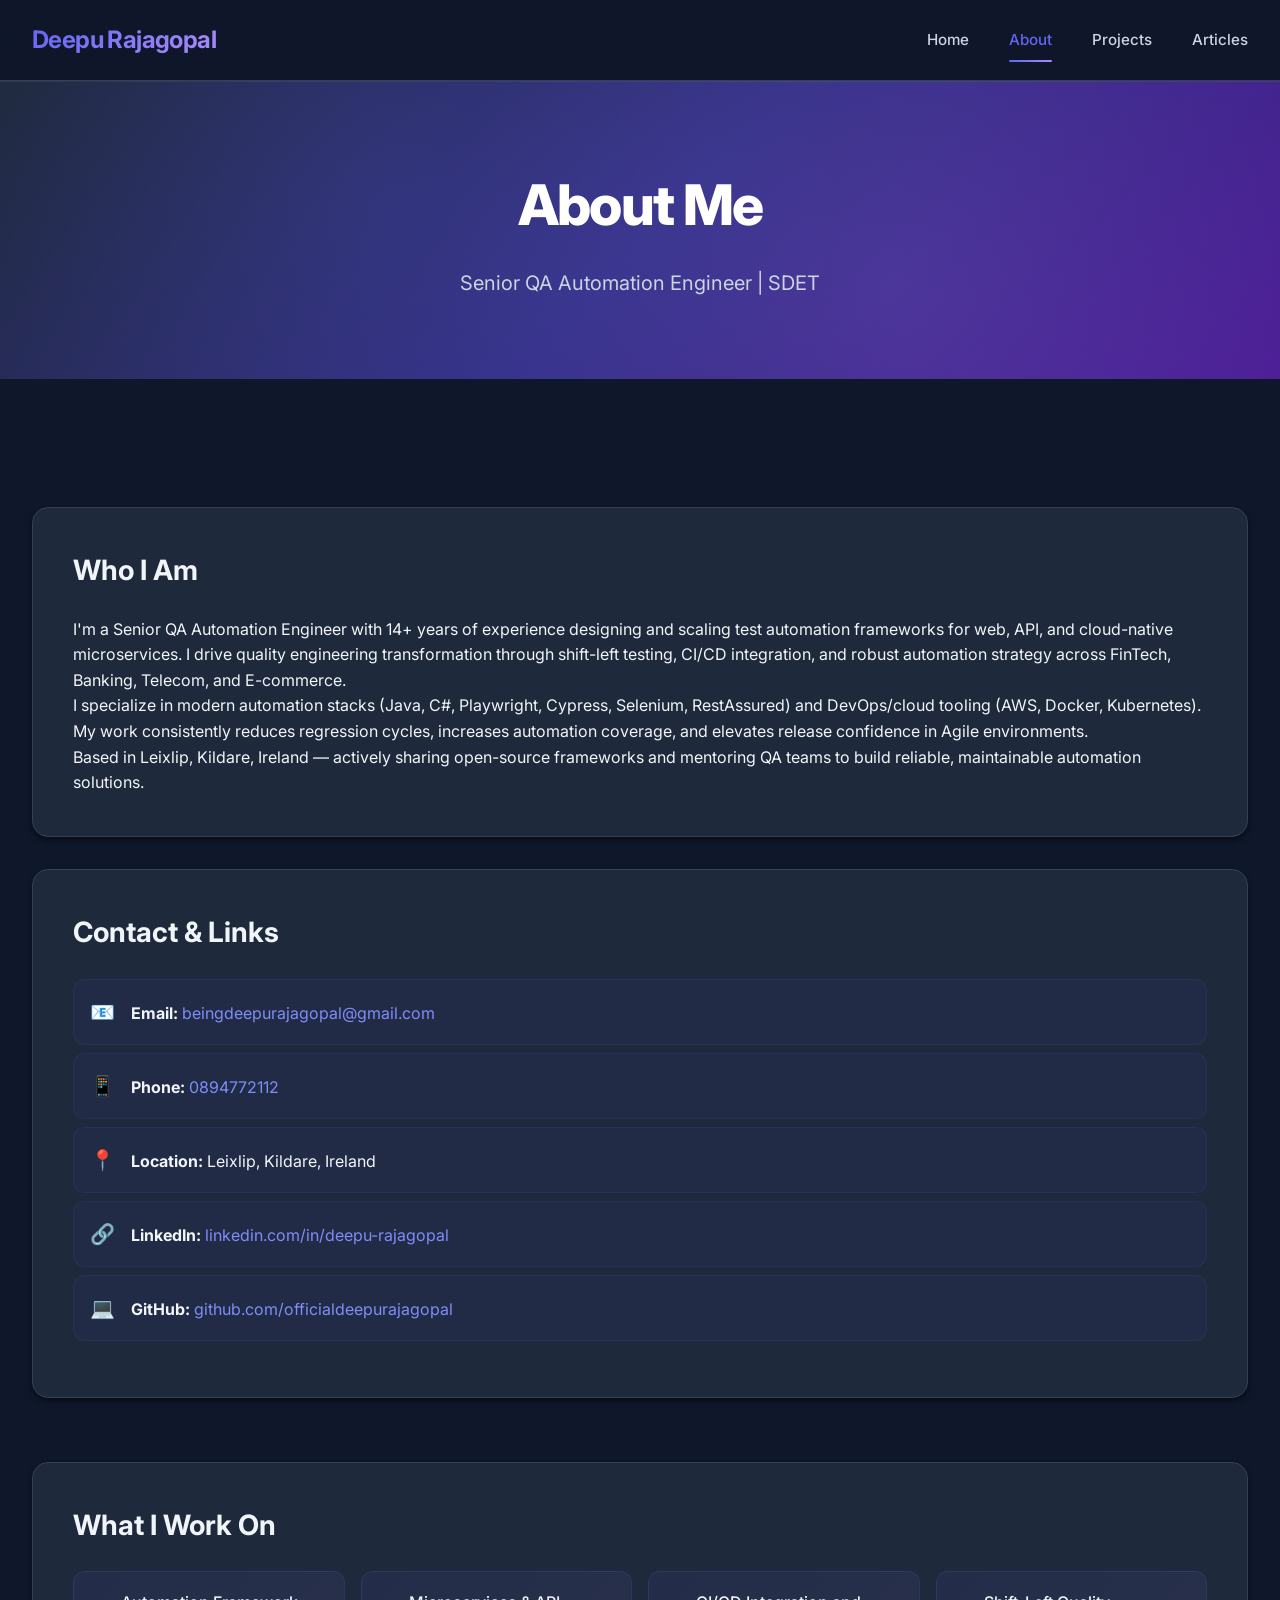
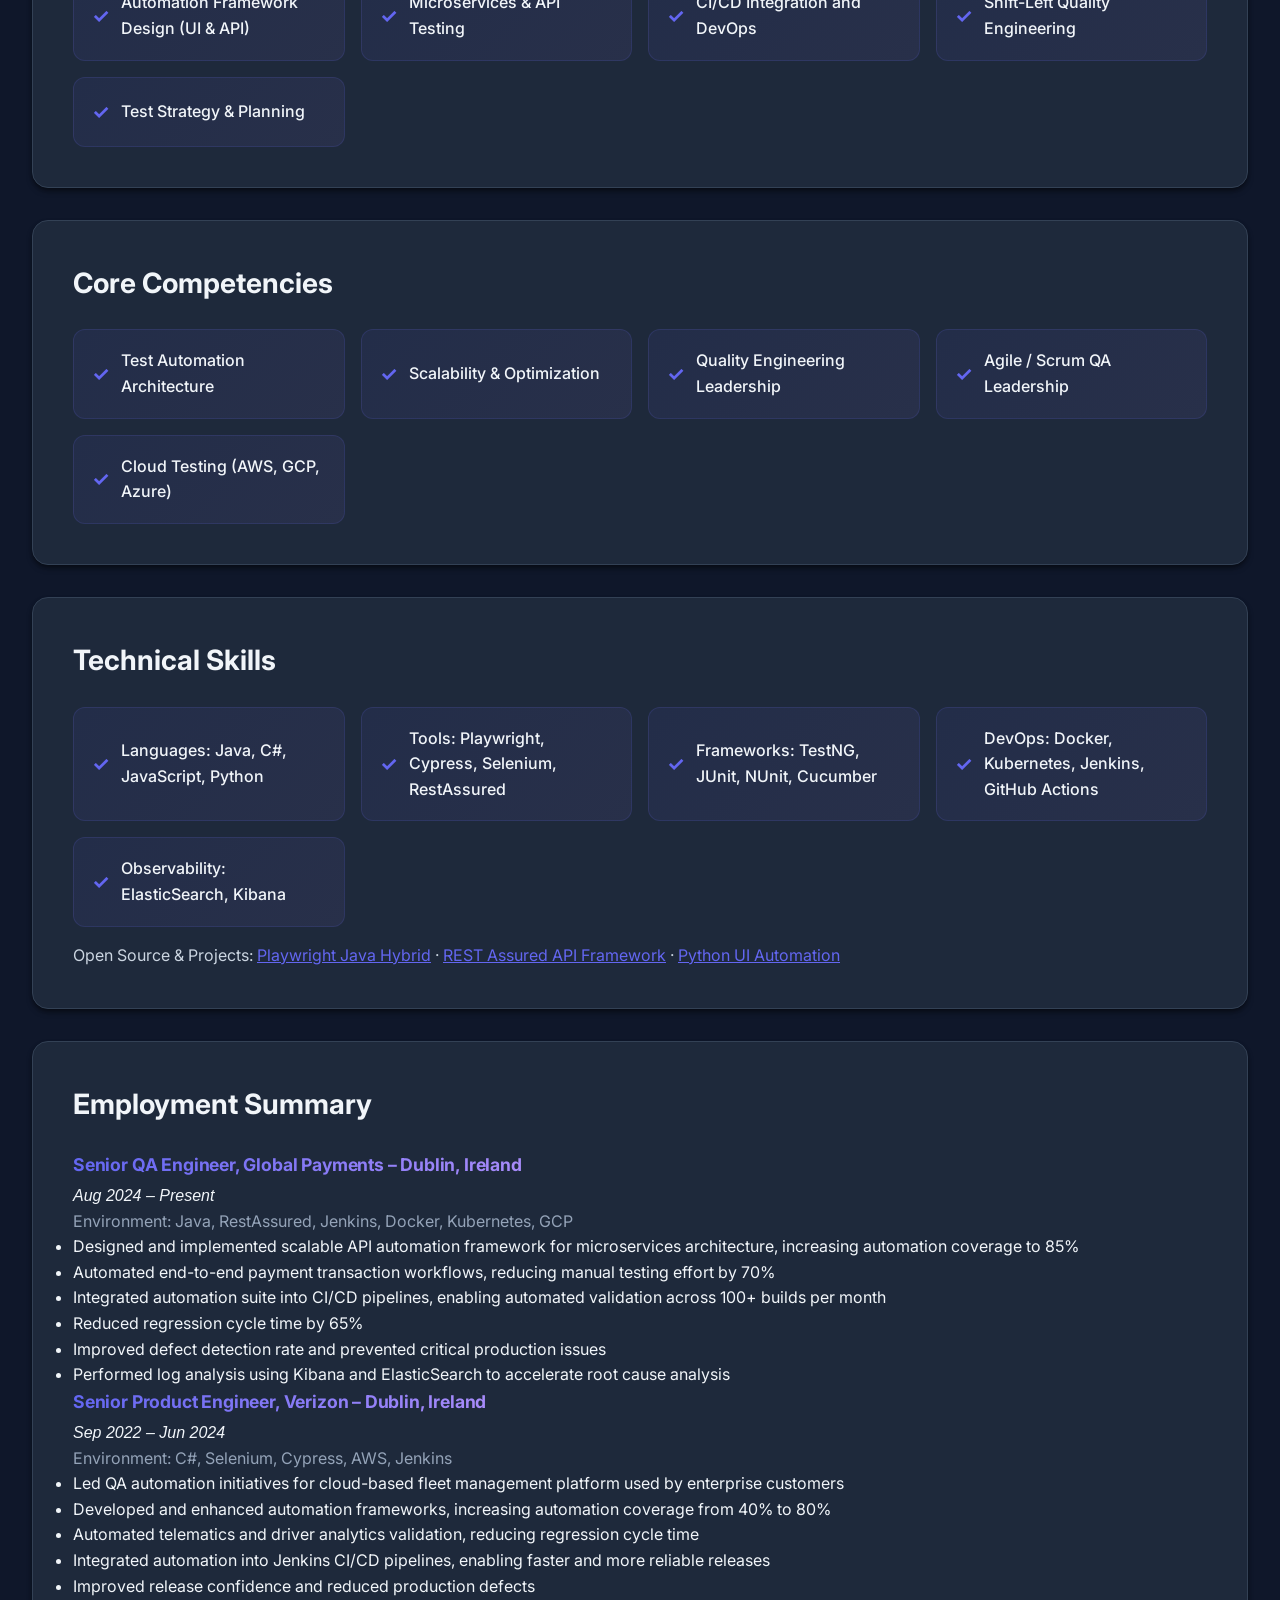
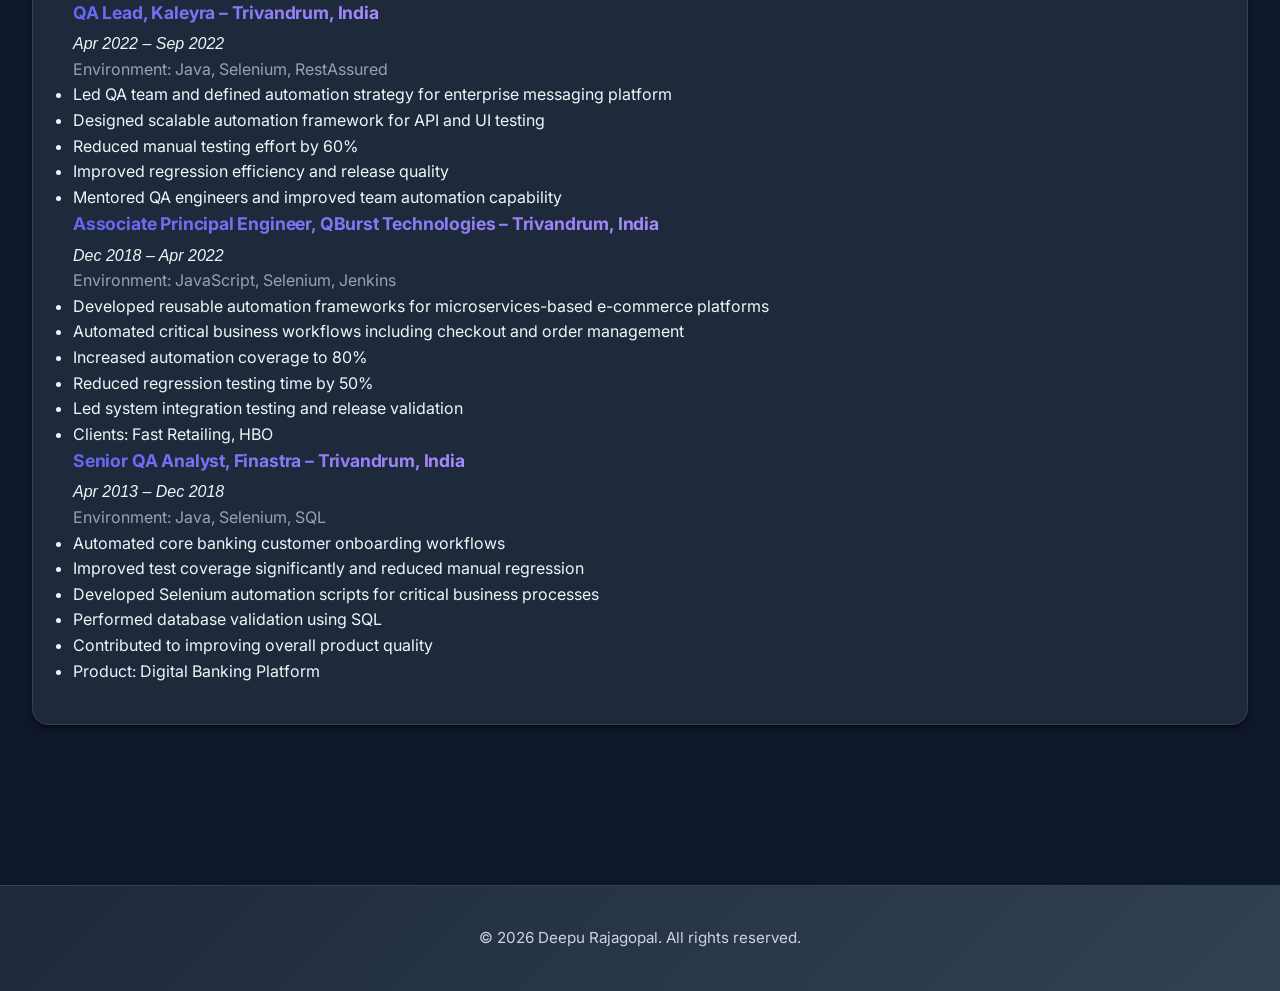
==== commit 70482027: "adding employment section" ====
--- a/about.html
+++ b/about.html
@@ -102,6 +102,73 @@
                     <a href="https://github.com/officialdeepurajagopal/PythonVibiumUIAutomationDemo" target="_blank">Python UI Automation</a>
                 </p>
             </div>
+
+            <div class="about-section">
+                <h3>Employment Summary</h3>
+                <div class="employment-entry">
+                    <span class="employment-title">Senior QA Engineer, Global Payments – Dublin, Ireland</span><br>
+                    <em>Aug 2024 – Present</em><br>
+                    <span style="color:var(--text-muted);">Environment: Java, RestAssured, Jenkins, Docker, Kubernetes, GCP</span>
+                    <ul>
+                        <li>Designed and implemented scalable API automation framework for microservices architecture, increasing automation coverage to 85%</li>
+                        <li>Automated end-to-end payment transaction workflows, reducing manual testing effort by 70%</li>
+                        <li>Integrated automation suite into CI/CD pipelines, enabling automated validation across 100+ builds per month</li>
+                        <li>Reduced regression cycle time by 65%</li>
+                        <li>Improved defect detection rate and prevented critical production issues</li>
+                        <li>Performed log analysis using Kibana and ElasticSearch to accelerate root cause analysis</li>
+                    </ul>
+                </div>
+                <div class="employment-entry">
+                    <span class="employment-title">Senior Product Engineer, Verizon – Dublin, Ireland</span><br>
+                    <em>Sep 2022 – Jun 2024</em><br>
+                    <span style="color:var(--text-muted);">Environment: C#, Selenium, Cypress, AWS, Jenkins</span>
+                    <ul>
+                        <li>Led QA automation initiatives for cloud-based fleet management platform used by enterprise customers</li>
+                        <li>Developed and enhanced automation frameworks, increasing automation coverage from 40% to 80%</li>
+                        <li>Automated telematics and driver analytics validation, reducing regression cycle time</li>
+                        <li>Integrated automation into Jenkins CI/CD pipelines, enabling faster and more reliable releases</li>
+                        <li>Improved release confidence and reduced production defects</li>
+                    </ul>
+                </div>
+                <div class="employment-entry">
+                    <span class="employment-title">QA Lead, Kaleyra – Trivandrum, India</span><br>
+                    <em>Apr 2022 – Sep 2022</em><br>
+                    <span style="color:var(--text-muted);">Environment: Java, Selenium, RestAssured</span>
+                    <ul>
+                        <li>Led QA team and defined automation strategy for enterprise messaging platform</li>
+                        <li>Designed scalable automation framework for API and UI testing</li>
+                        <li>Reduced manual testing effort by 60%</li>
+                        <li>Improved regression efficiency and release quality</li>
+                        <li>Mentored QA engineers and improved team automation capability</li>
+                    </ul>
+                </div>
+                <div class="employment-entry">
+                    <span class="employment-title">Associate Principal Engineer, QBurst Technologies – Trivandrum, India</span><br>
+                    <em>Dec 2018 – Apr 2022</em><br>
+                    <span style="color:var(--text-muted);">Environment: JavaScript, Selenium, Jenkins</span>
+                    <ul>
+                        <li>Developed reusable automation frameworks for microservices-based e-commerce platforms</li>
+                        <li>Automated critical business workflows including checkout and order management</li>
+                        <li>Increased automation coverage to 80%</li>
+                        <li>Reduced regression testing time by 50%</li>
+                        <li>Led system integration testing and release validation</li>
+                        <li>Clients: Fast Retailing, HBO</li>
+                    </ul>
+                </div>
+                <div class="employment-entry">
+                    <span class="employment-title">Senior QA Analyst, Finastra – Trivandrum, India</span><br>
+                    <em>Apr 2013 – Dec 2018</em><br>
+                    <span style="color:var(--text-muted);">Environment: Java, Selenium, SQL</span>
+                    <ul>
+                        <li>Automated core banking customer onboarding workflows</li>
+                        <li>Improved test coverage significantly and reduced manual regression</li>
+                        <li>Developed Selenium automation scripts for critical business processes</li>
+                        <li>Performed database validation using SQL</li>
+                        <li>Contributed to improving overall product quality</li>
+                        <li>Product: Digital Banking Platform</li>
+                    </ul>
+                </div>
+            </div>
         </div>
     </div>
 
--- a/style.css
+++ b/style.css
@@ -349,6 +349,13 @@
     gap: 2rem;
 }
 
+/* Clickable card wrapper */
+.card-link {
+    text-decoration: none;
+    color: inherit;
+    display: block;
+}
+
 .card {
     background: var(--bg-card);
     padding: 2.25rem;
@@ -358,6 +365,7 @@
     border: 1px solid var(--border-color);
     position: relative;
     overflow: hidden;
+    height: 100%;
 }
 
 .card::before {
@@ -873,3 +881,17 @@
 ::-webkit-scrollbar-thumb:hover {
     background: var(--primary-color);
 }
+
+/* Highlight for employment titles in Employment Summary */
+.employment-title {
+    display: inline-block;
+    font-weight: 700;
+    font-size: 1.1rem;
+    color: var(--primary-color);
+    background: linear-gradient(90deg, var(--primary-color), var(--accent-color));
+    -webkit-background-clip: text;
+    -webkit-text-fill-color: transparent;
+    background-clip: text;
+    margin-bottom: 0.25rem;
+    letter-spacing: -0.01em;
+}
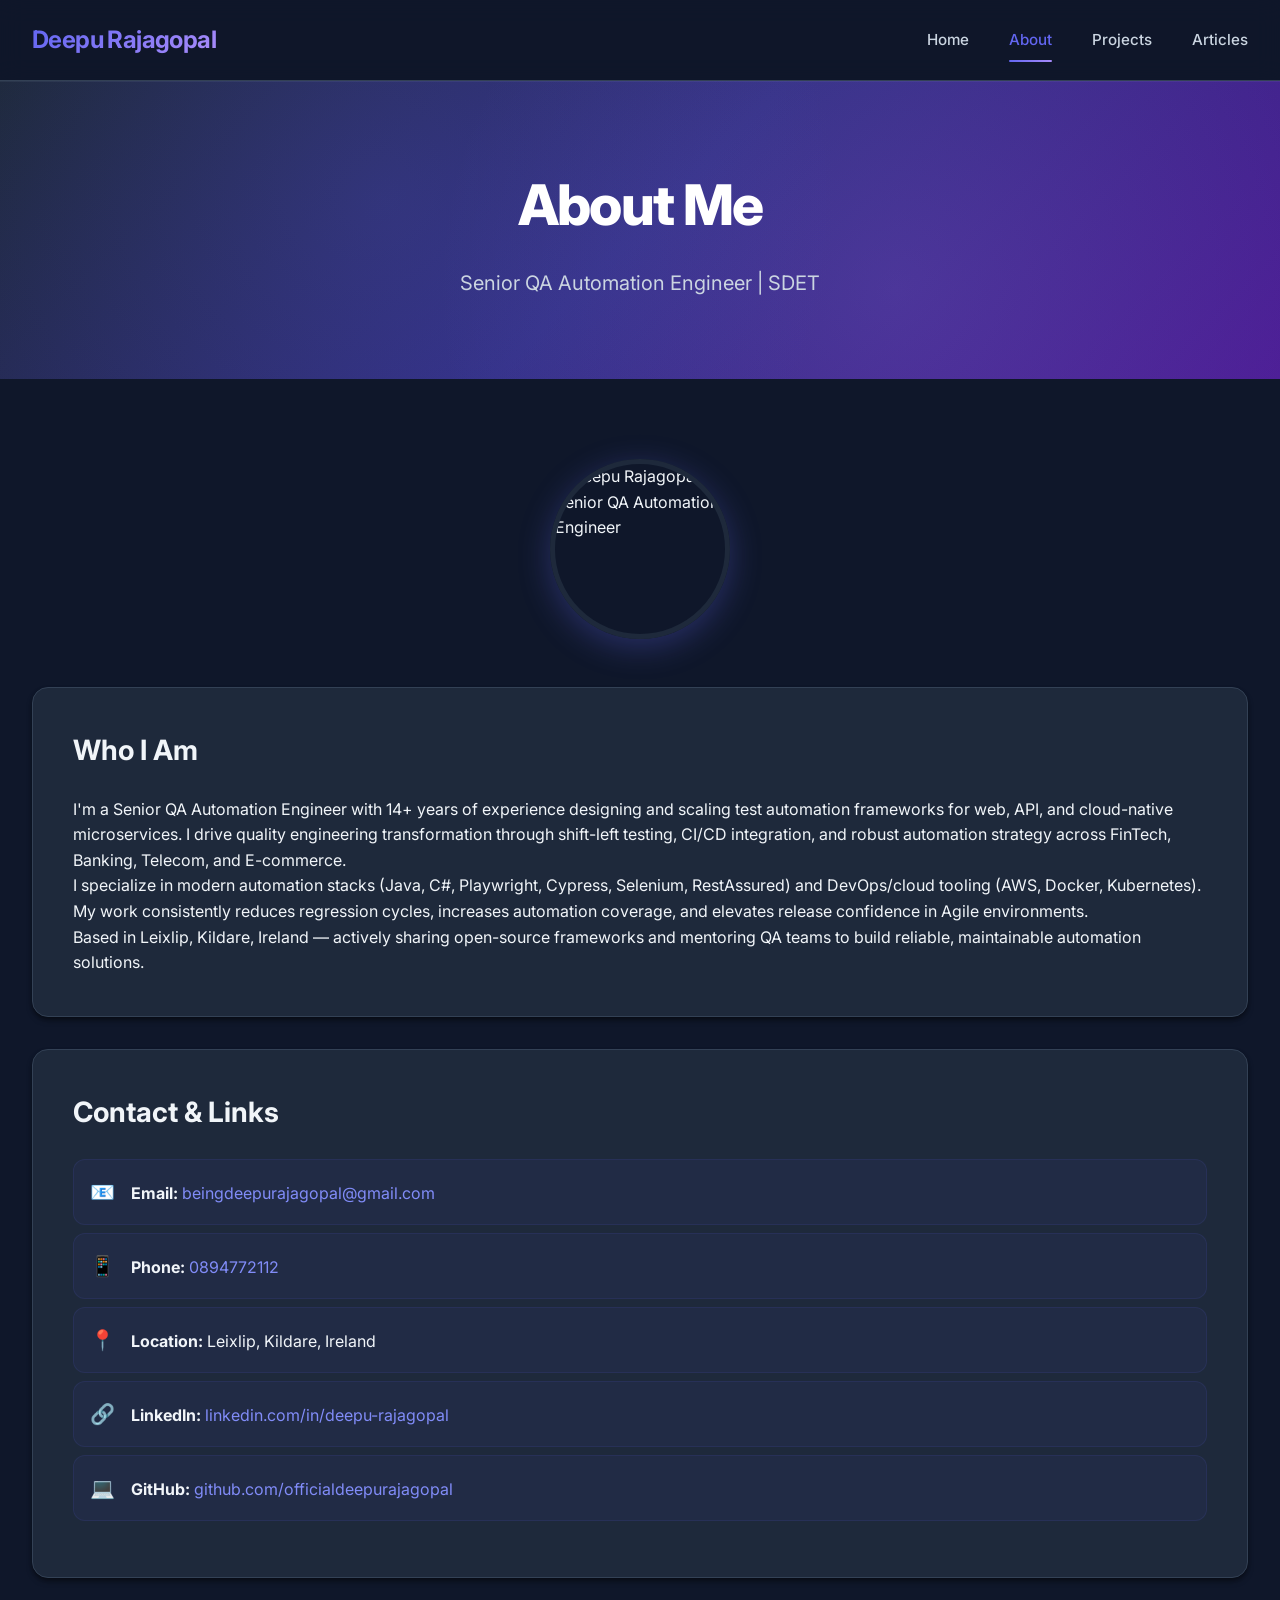
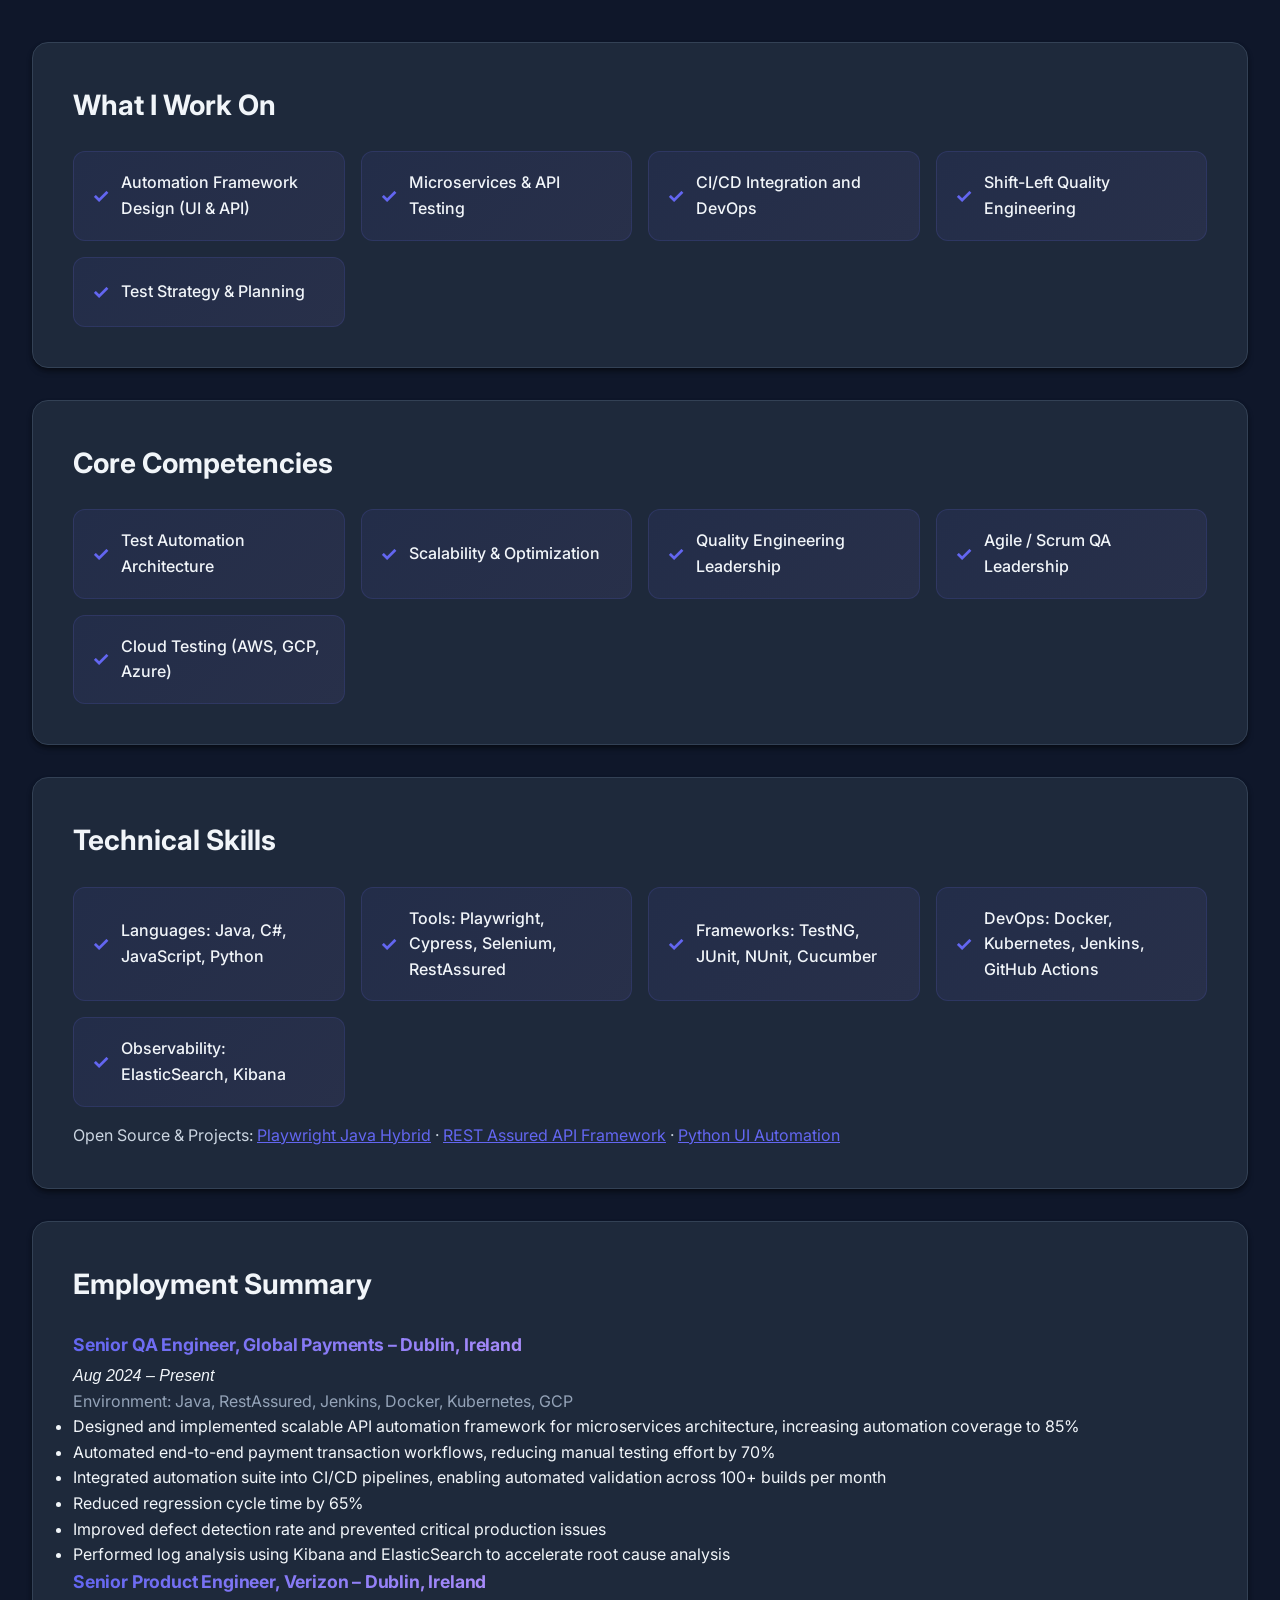
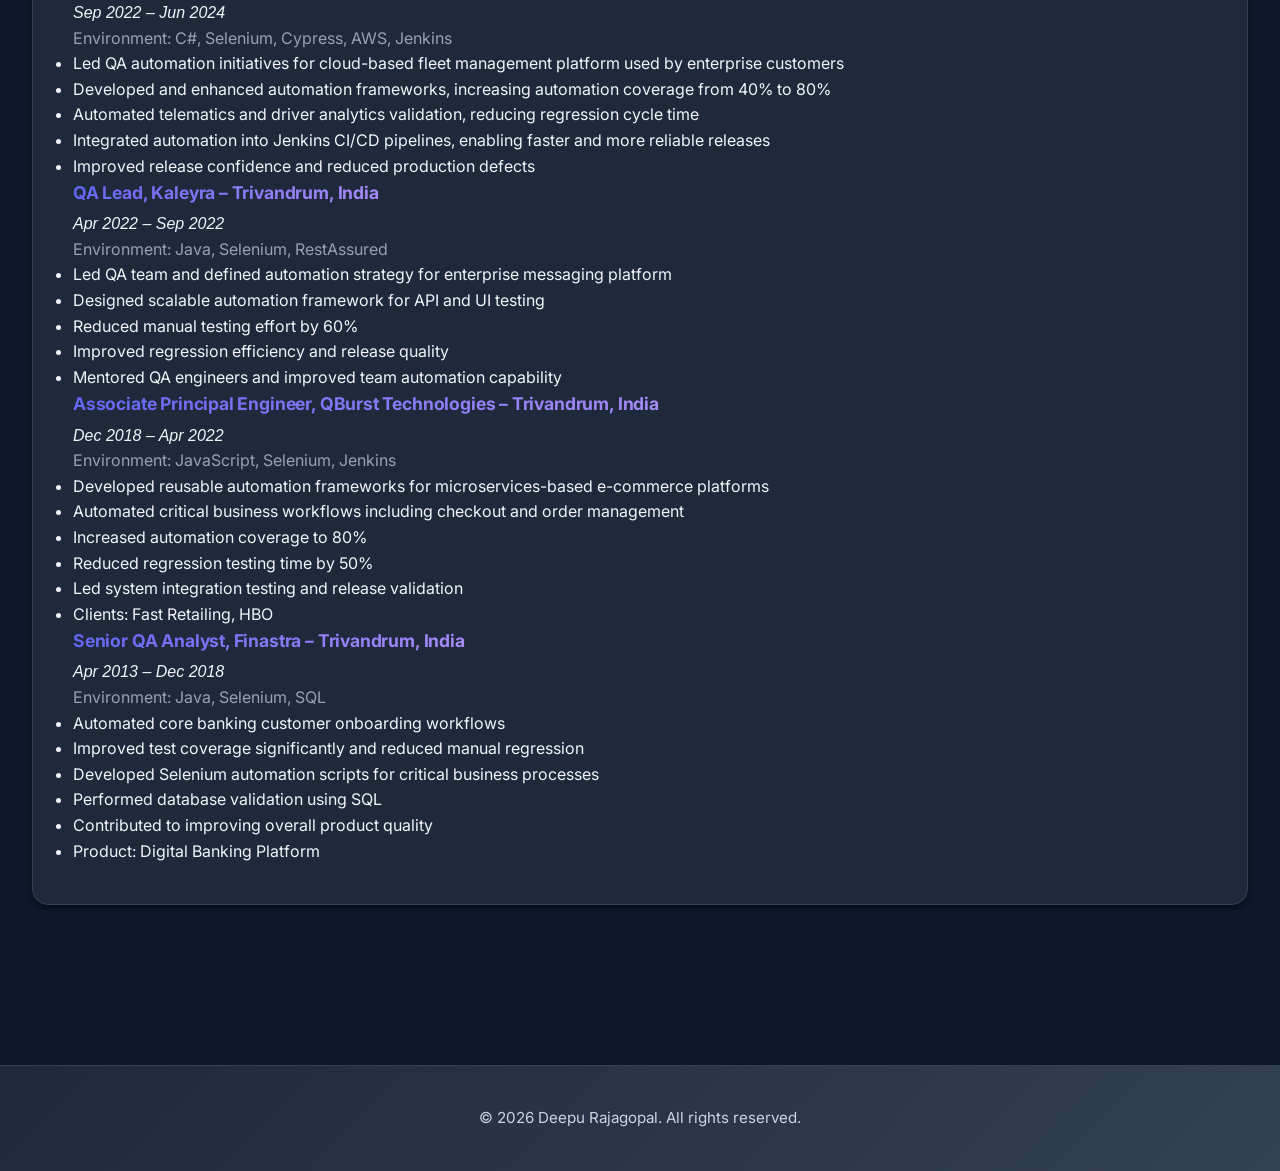
==== commit 453dc9b9: "Add headshot image to About page with professional styling" ====
--- a/about.html
+++ b/about.html
@@ -32,6 +32,18 @@
 
     <!-- About Content -->
     <div class="container">
+        <!-- Profile Image -->
+        <div style="display: flex; justify-content: center; margin-bottom: 3rem;">
+            <img src="headshot/Gemini_Generated_Image_y8b70iy8b70iy8b7.png"
+                 alt="Deepu Rajagopal - Senior QA Automation Engineer"
+                 style="width: 180px; height: 180px; object-fit: cover; border-radius: 50%;
+                        box-shadow: 0 8px 32px rgba(99, 102, 241, 0.3);
+                        border: 5px solid var(--bg-card);
+                        transition: var(--transition);"
+                 onmouseover="this.style.transform='scale(1.05)'; this.style.boxShadow='0 12px 40px rgba(99, 102, 241, 0.4)';"
+                 onmouseout="this.style.transform='scale(1)'; this.style.boxShadow='0 8px 32px rgba(99, 102, 241, 0.3)';" />
+        </div>
+
         <div class="about-content">
             <div class="about-section">
                 <h3>Who I Am</h3>
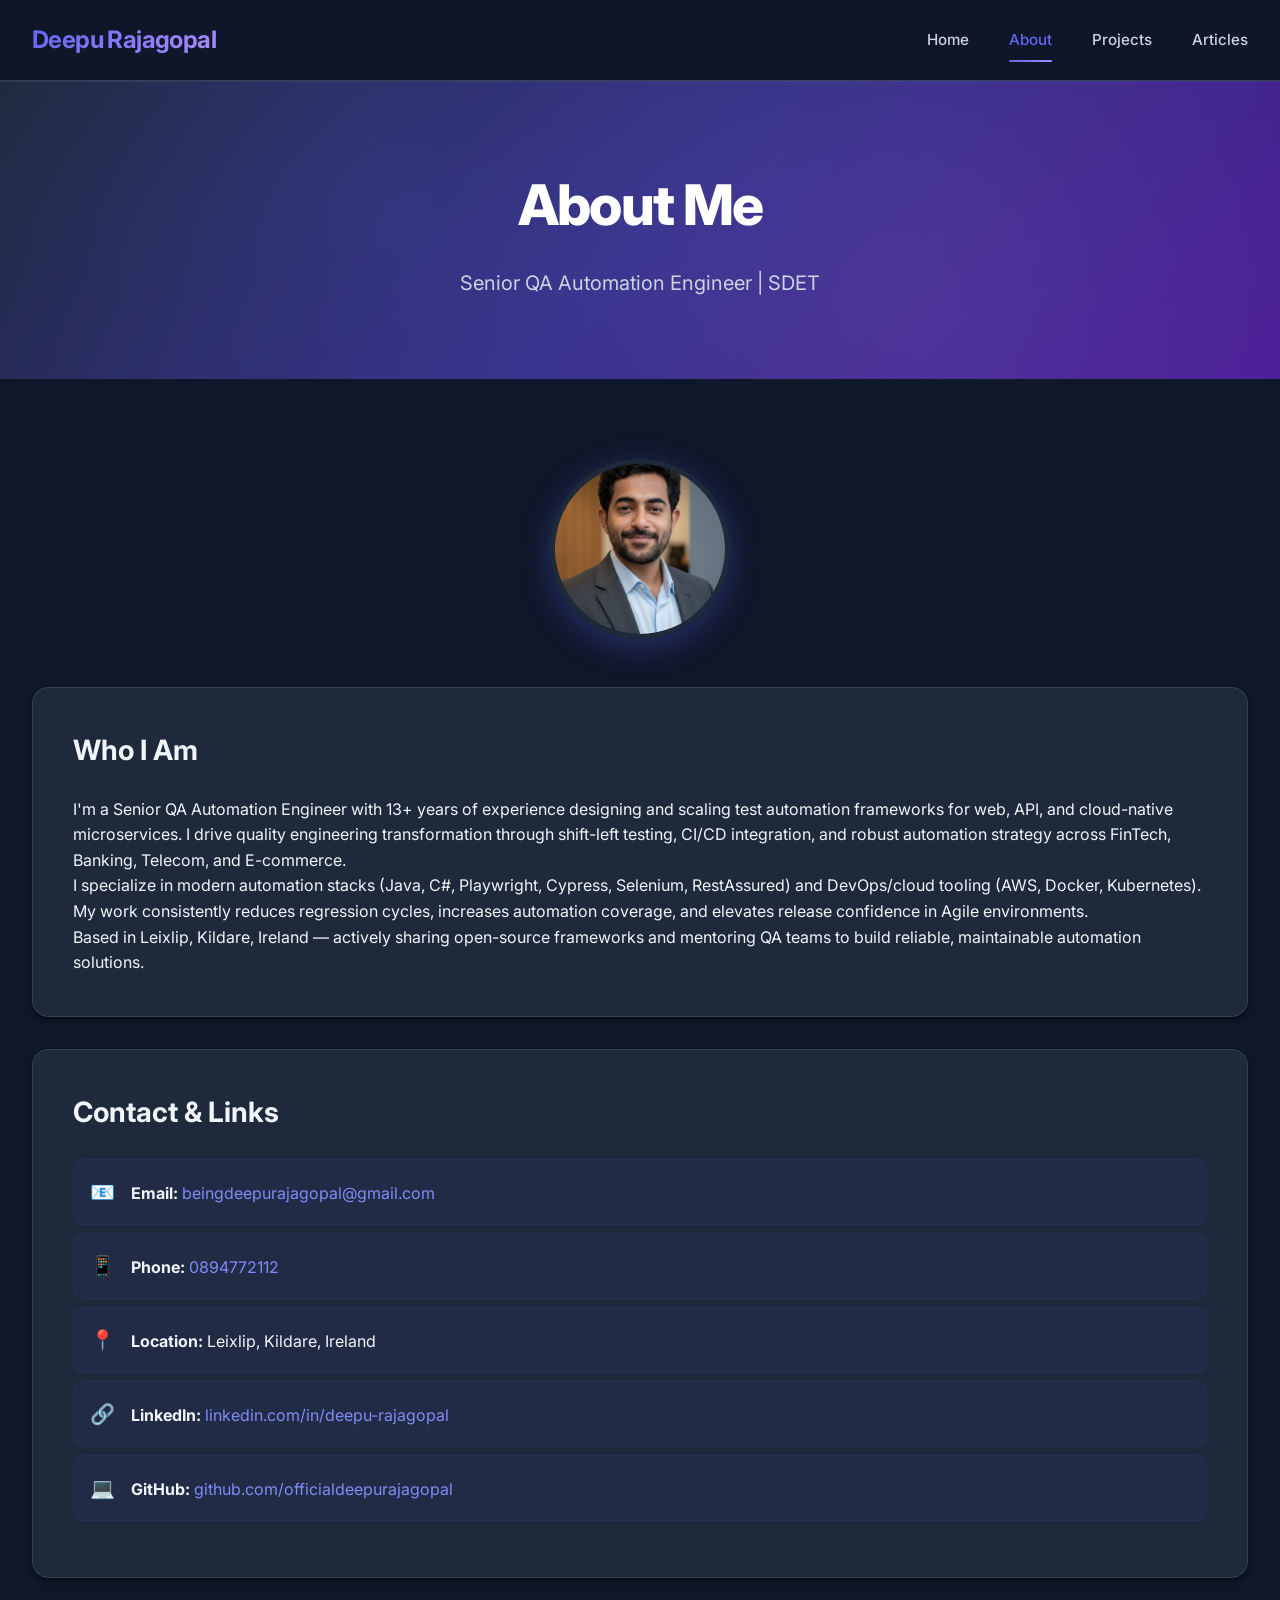
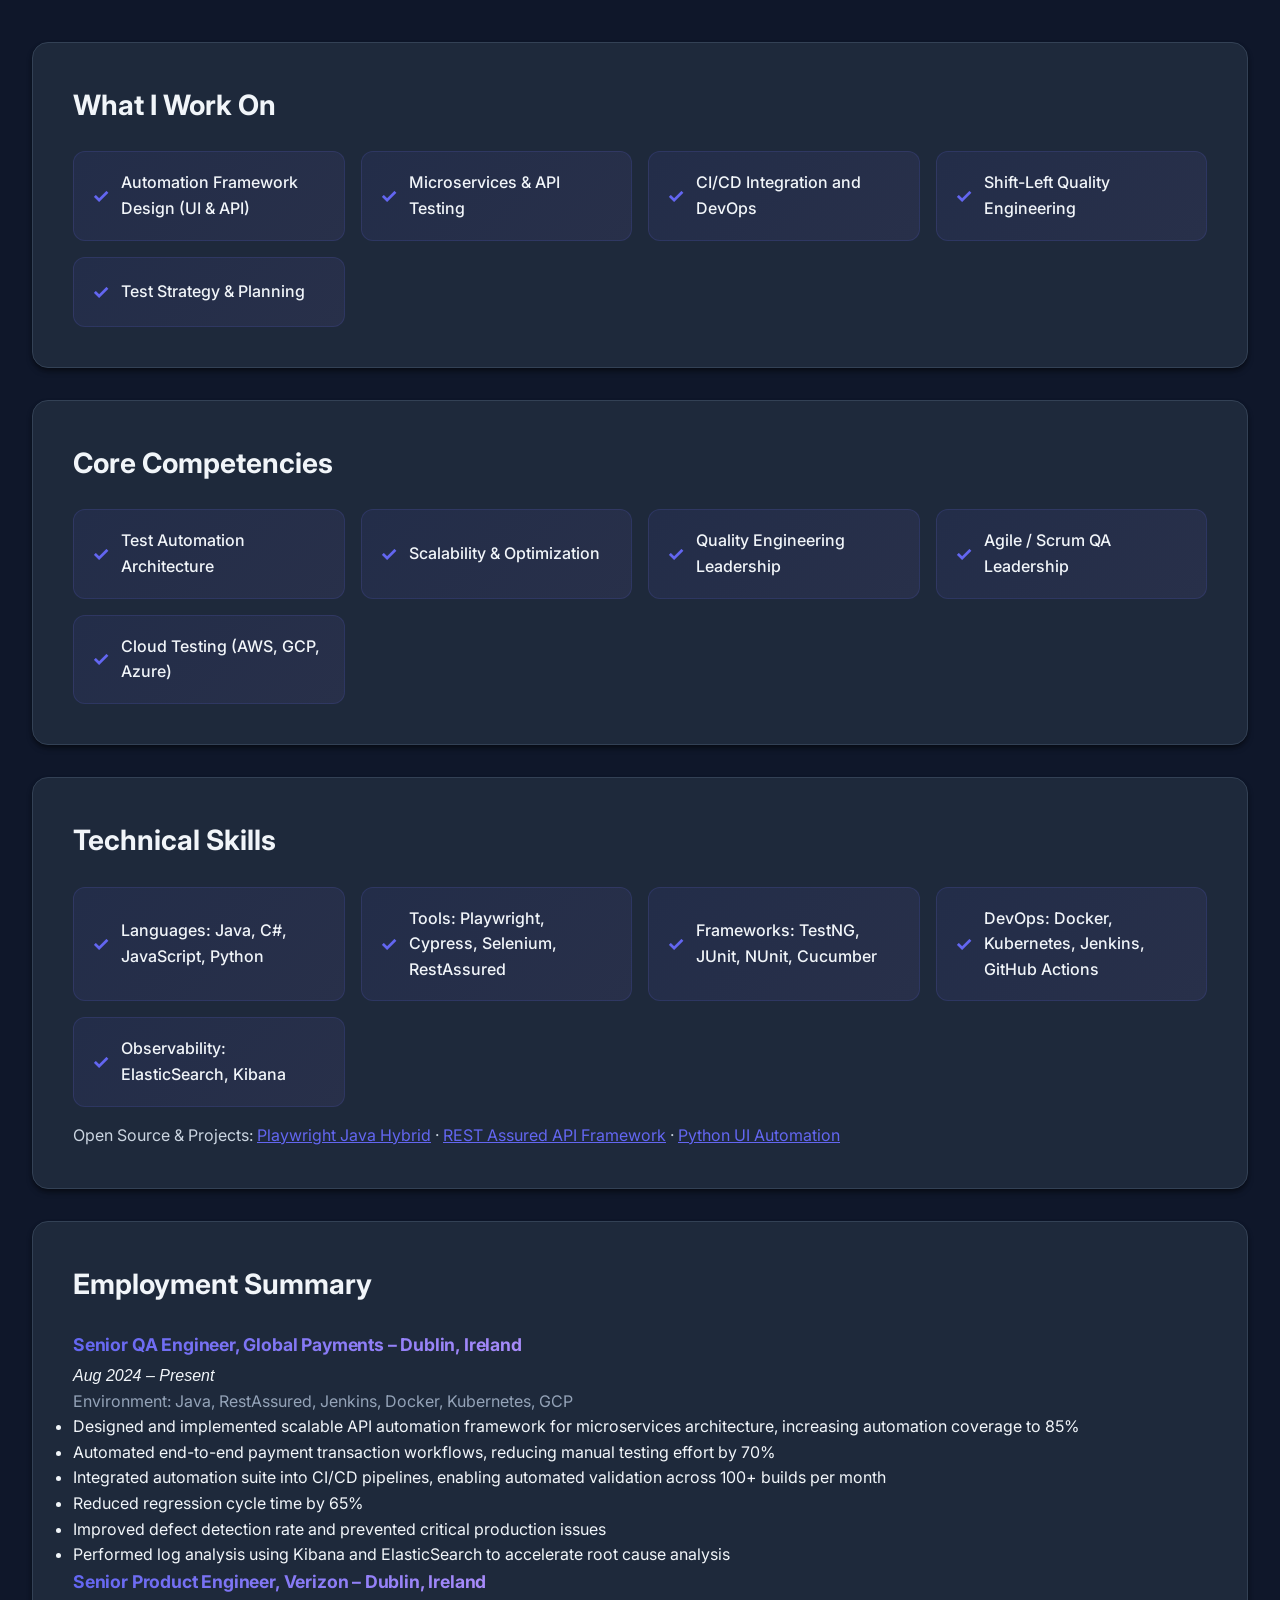
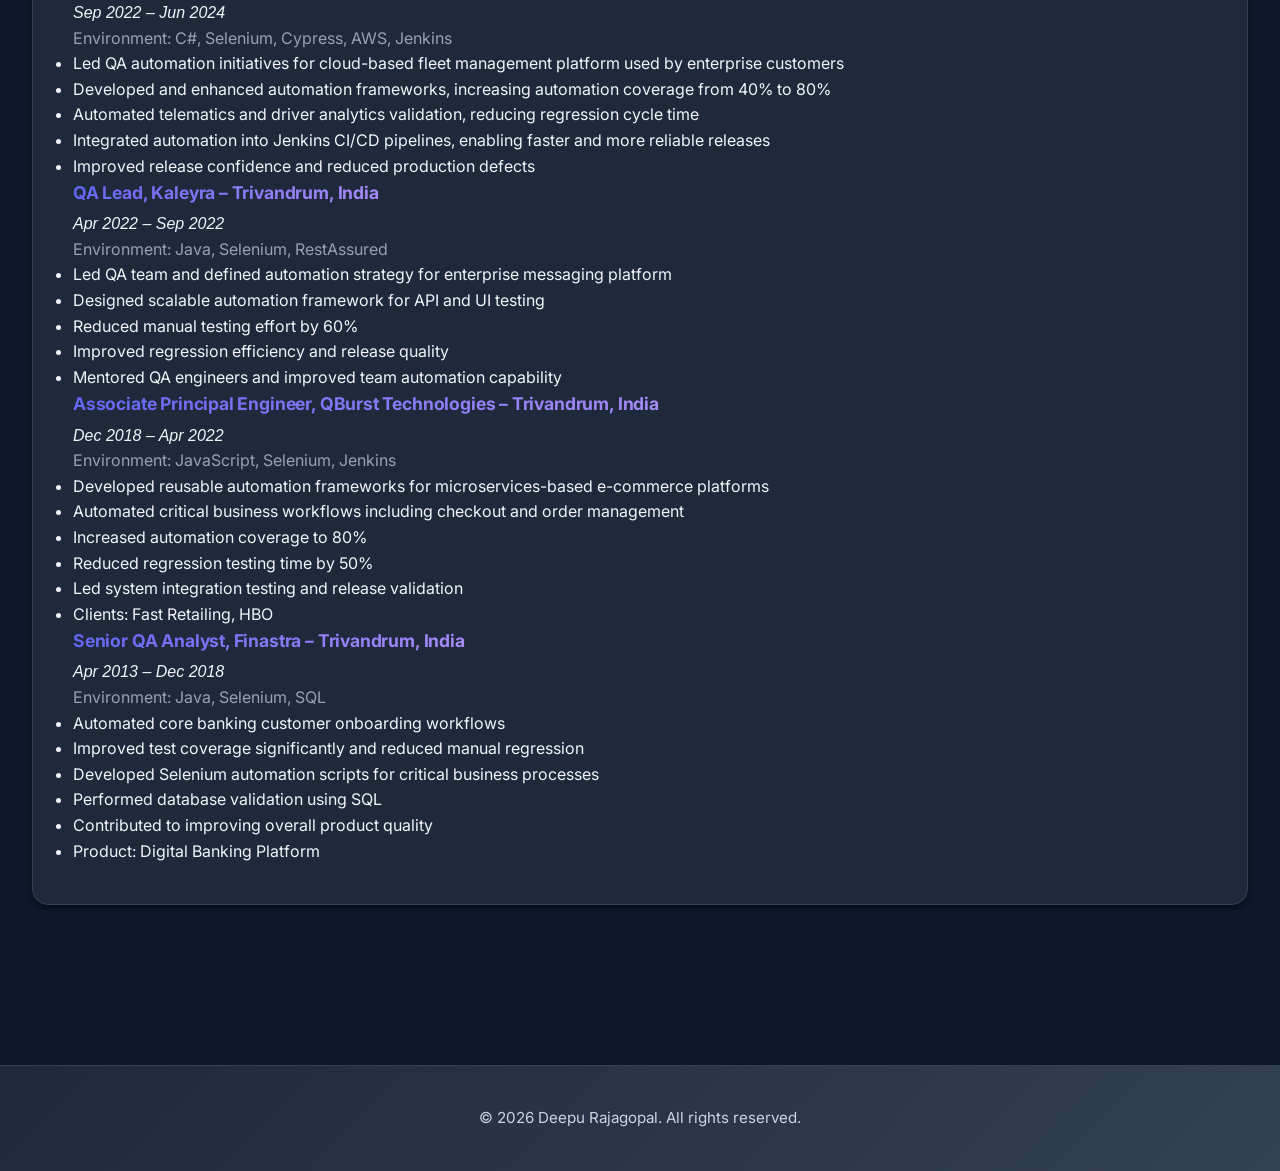
==== commit 083656c4: "update to info update to info" ====
--- a/about.html
+++ b/about.html
@@ -48,7 +48,7 @@
             <div class="about-section">
                 <h3>Who I Am</h3>
                 <p>
-                    I'm a Senior QA Automation Engineer with 14+ years of experience designing and scaling
+                    I'm a Senior QA Automation Engineer with 13+ years of experience designing and scaling
                     test automation frameworks for web, API, and cloud-native microservices. I drive quality
                     engineering transformation through shift-left testing, CI/CD integration, and robust
                     automation strategy across FinTech, Banking, Telecom, and E-commerce.
